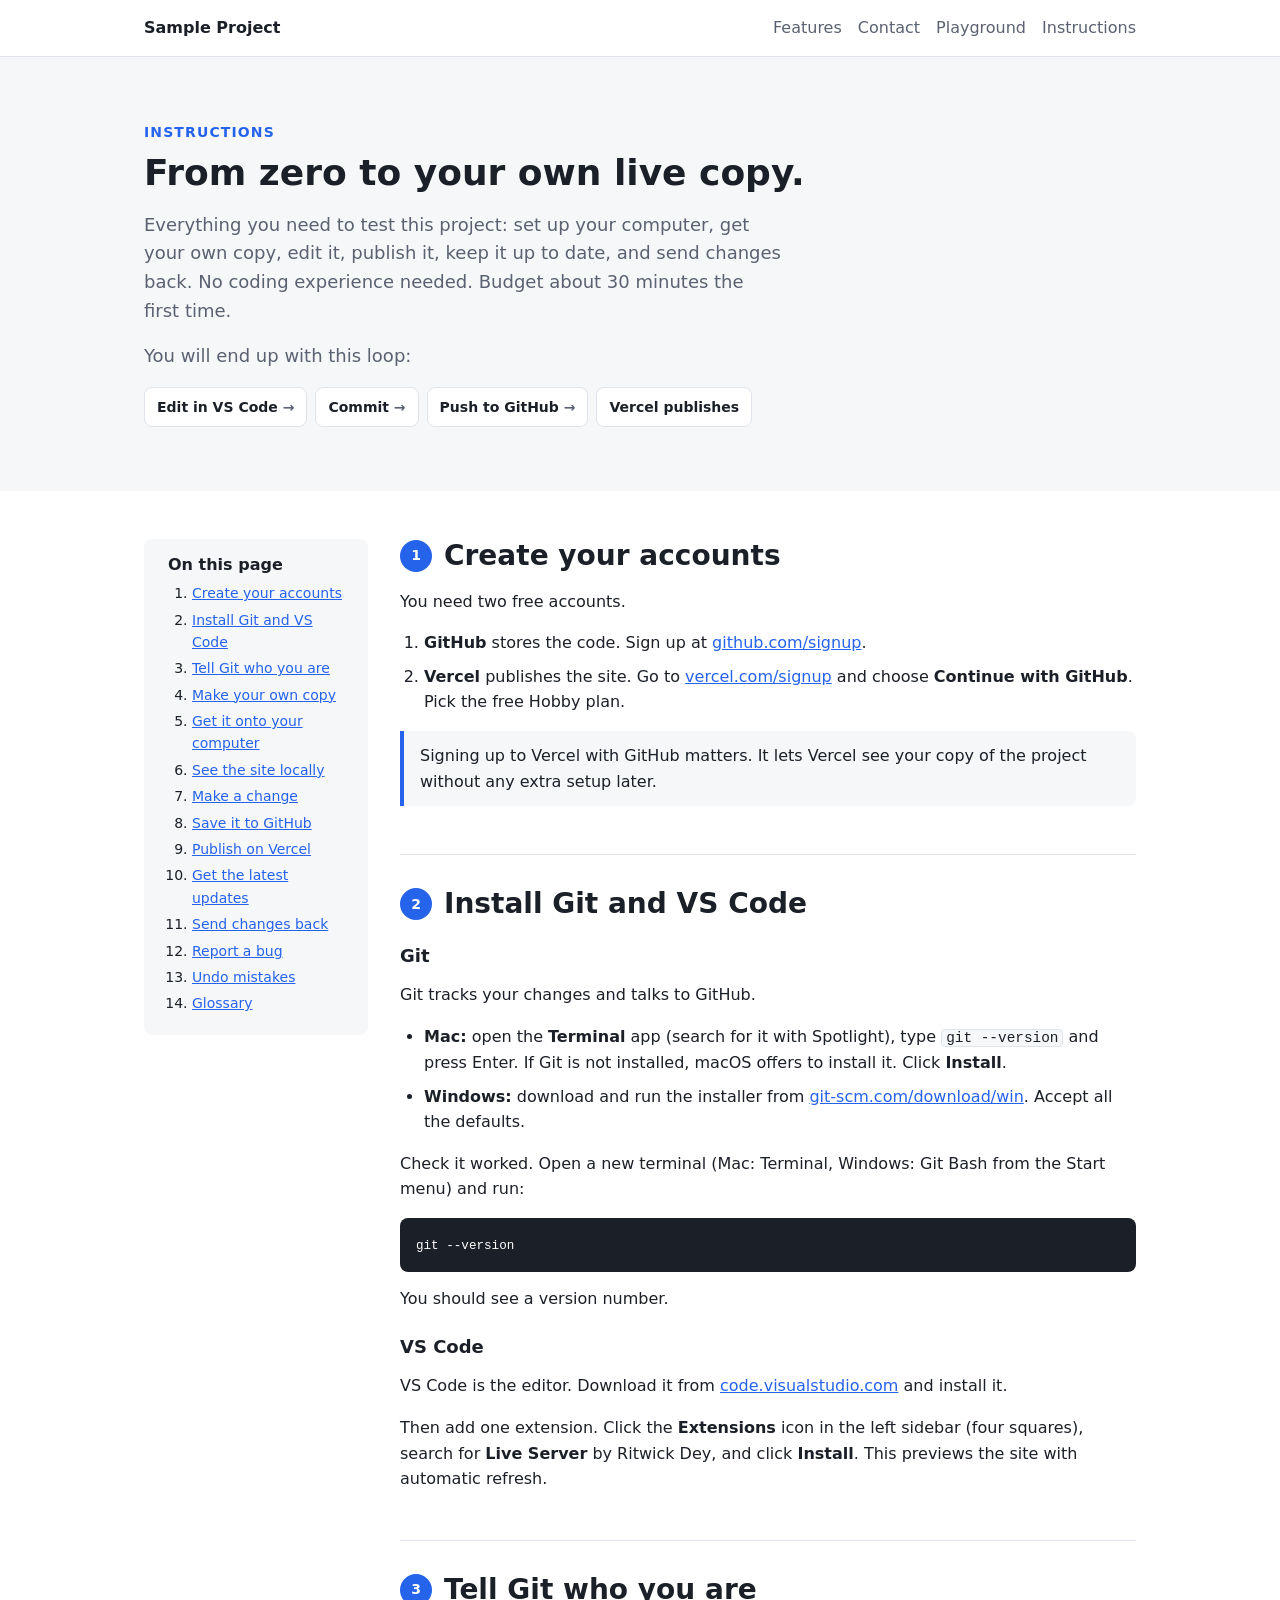
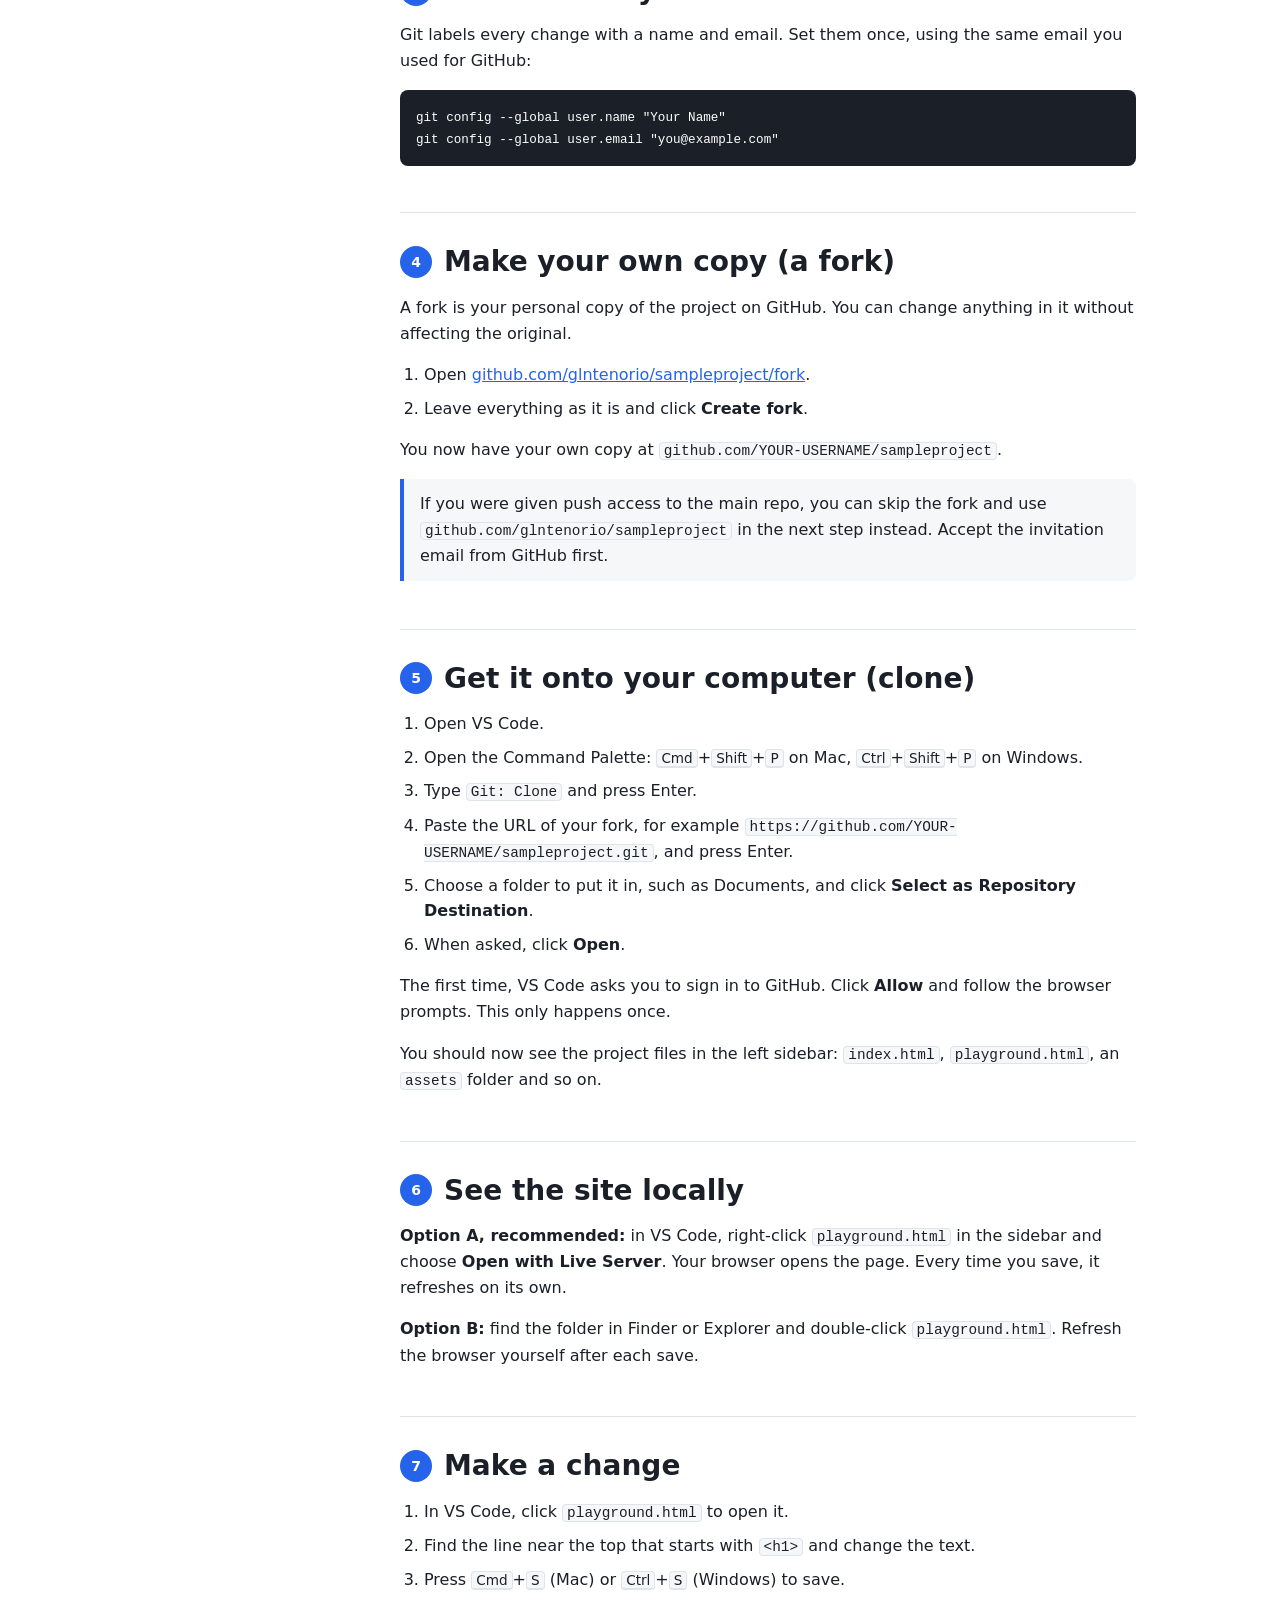
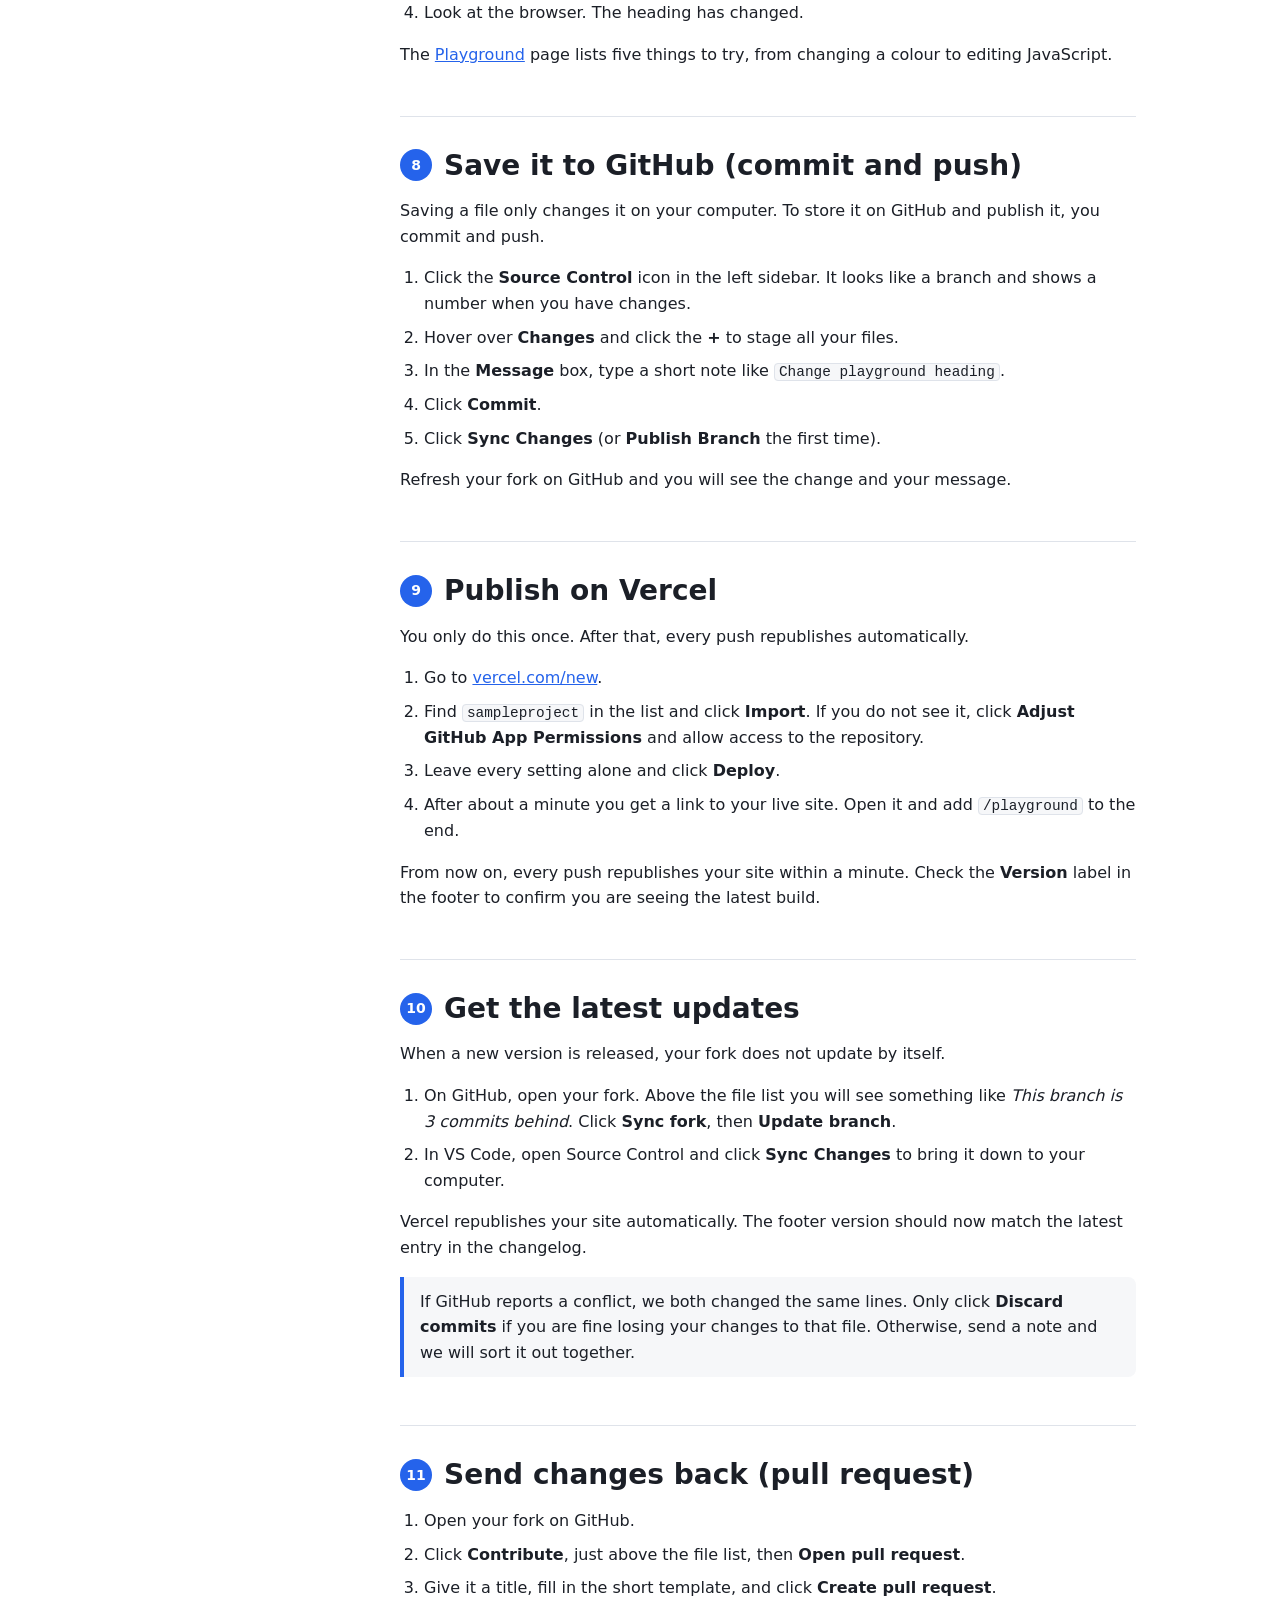
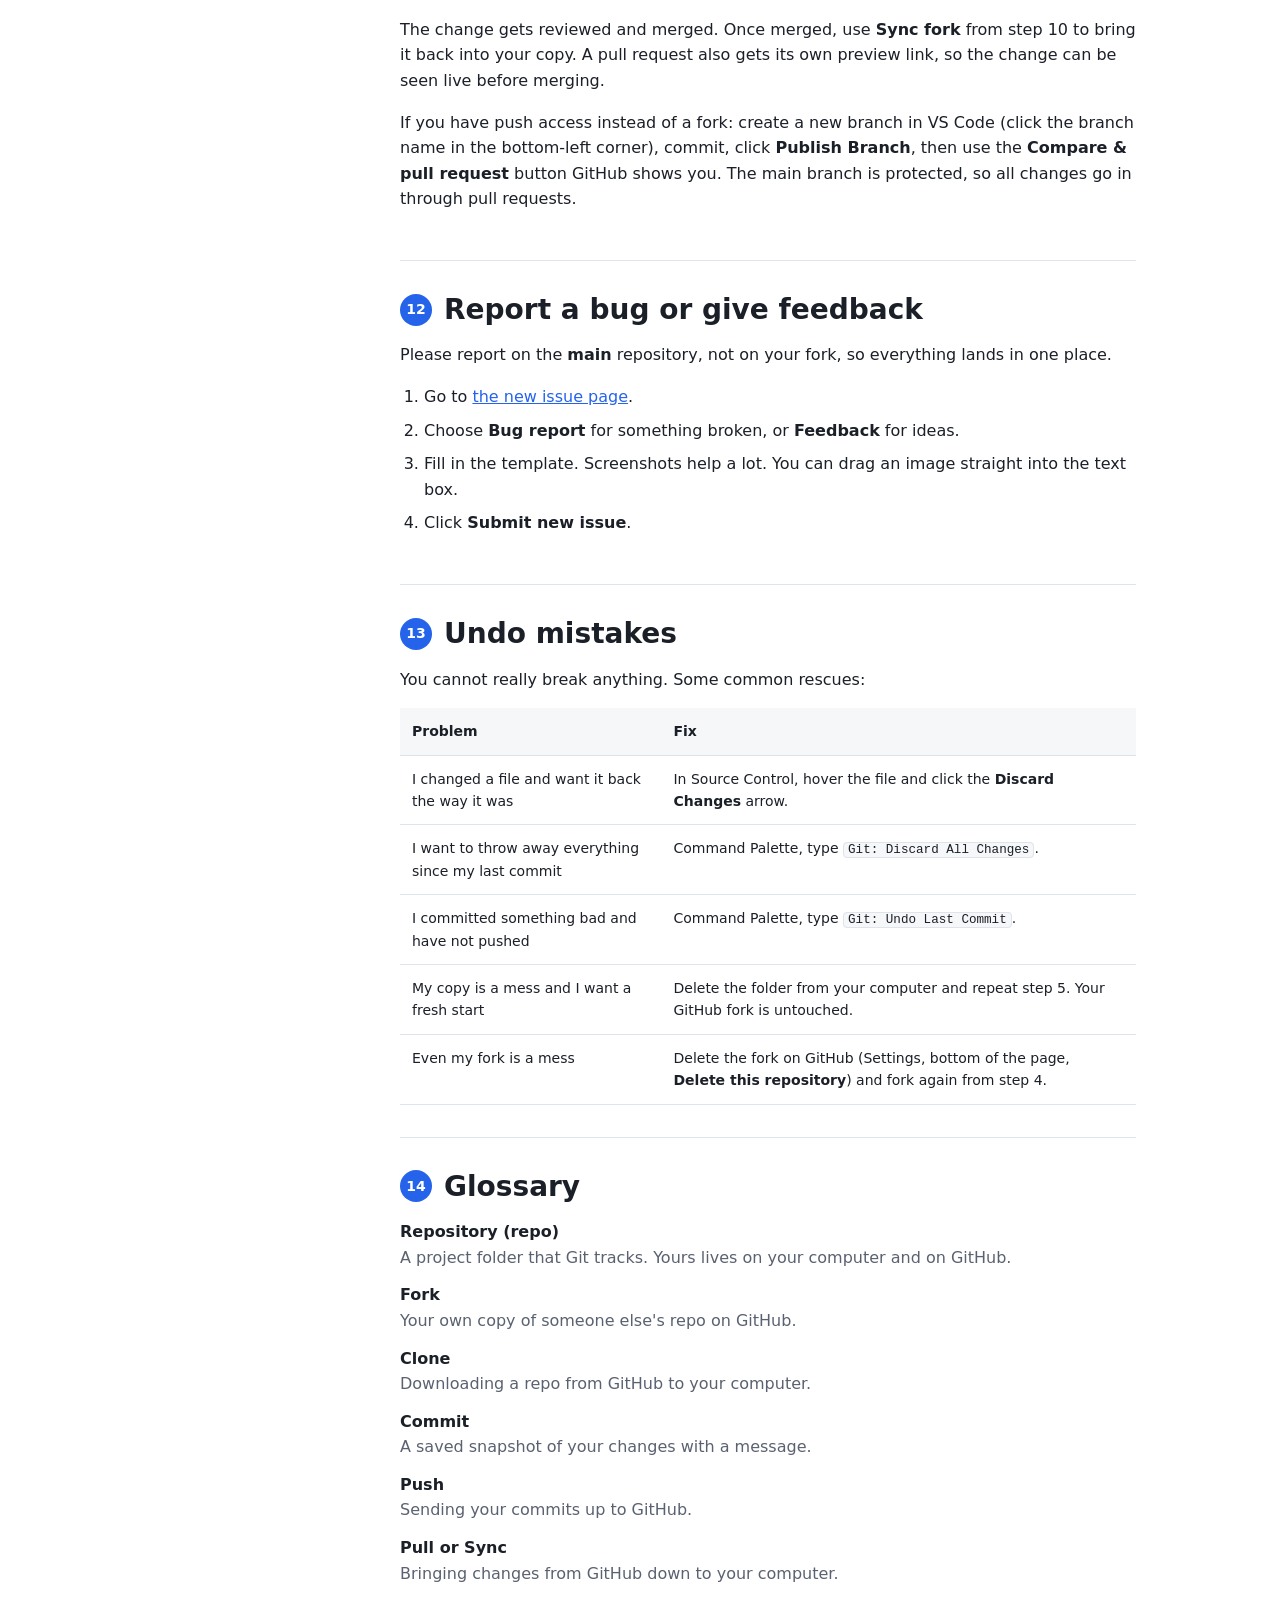
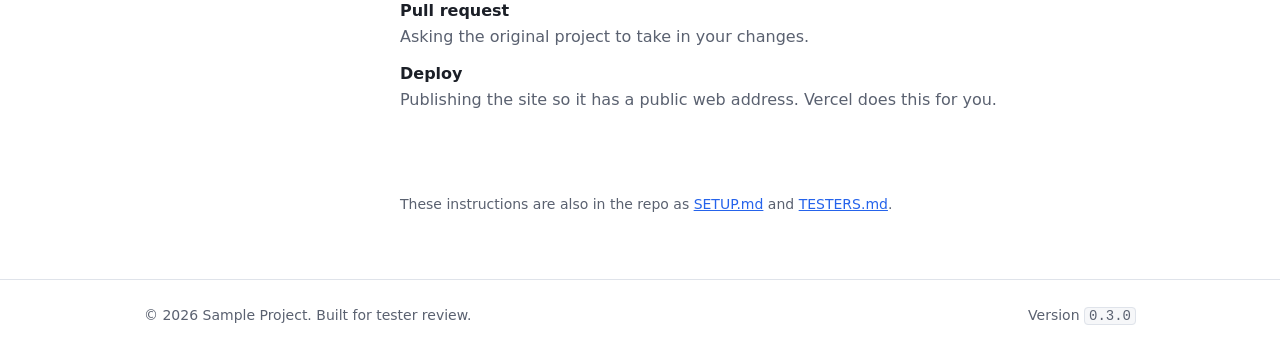
==== instructions.html @ 011ab536 "feat: add on-site instructions page (v0.3.0) Co-Authored-By: Claude Fable 5.1 <noreply@anthropic.com" ====
<!DOCTYPE html>
<html lang="en" data-version="0.3.0">
<head>
  <meta charset="UTF-8">
  <meta name="viewport" content="width=device-width, initial-scale=1">
  <title>Instructions · Sample Project</title>
  <meta name="description" content="How to set up your computer, get your own copy of the site, edit it, publish it and send changes back.">
  <link rel="icon" href="data:image/svg+xml,%3Csvg xmlns='http://www.w3.org/2000/svg' viewBox='0 0 32 32'%3E%3Crect width='32' height='32' rx='6' fill='%232563eb'/%3E%3Ctext x='16' y='22' font-family='sans-serif' font-size='18' font-weight='700' text-anchor='middle' fill='white'%3ES%3C/text%3E%3C/svg%3E">
  <link rel="stylesheet" href="assets/css/styles.css">
</head>
<body>
  <a class="skip-link" href="#main">Skip to main content</a>

  <header class="site-header">
    <div class="container site-header__inner">
      <a class="brand" href="/" aria-label="Sample Project home">Sample Project</a>
      <button class="nav-toggle" type="button" aria-expanded="false" aria-controls="site-nav" hidden>
        <span class="nav-toggle__bar" aria-hidden="true"></span>
        <span class="visually-hidden">Menu</span>
      </button>
      <nav id="site-nav" class="site-nav" aria-label="Primary">
        <ul>
          <li><a href="/#features">Features</a></li>
          <li><a href="/#contact">Contact</a></li>
          <li><a href="/playground">Playground</a></li>
          <li><a href="/instructions" aria-current="page">Instructions</a></li>
        </ul>
      </nav>
    </div>
  </header>

  <main id="main">
    <section class="hero">
      <div class="container">
        <p class="eyebrow">Instructions</p>
        <h1>From zero to your own live copy.</h1>
        <p class="lead">Everything you need to test this project: set up your computer, get your own copy, edit it, publish it, keep it up to date, and send changes back. No coding experience needed. Budget about 30 minutes the first time.</p>
        <p class="lead">You will end up with this loop:</p>
        <p class="loop" aria-label="Workflow"><span>Edit in VS Code</span><span>Commit</span><span>Push to GitHub</span><span>Vercel publishes</span></p>
      </div>
    </section>

    <div class="container docs">
      <nav class="docs__toc" aria-label="On this page">
        <h2>On this page</h2>
        <ol>
          <li><a href="#accounts">Create your accounts</a></li>
          <li><a href="#install">Install Git and VS Code</a></li>
          <li><a href="#identity">Tell Git who you are</a></li>
          <li><a href="#fork">Make your own copy</a></li>
          <li><a href="#clone">Get it onto your computer</a></li>
          <li><a href="#preview">See the site locally</a></li>
          <li><a href="#edit">Make a change</a></li>
          <li><a href="#push">Save it to GitHub</a></li>
          <li><a href="#vercel">Publish on Vercel</a></li>
          <li><a href="#sync">Get the latest updates</a></li>
          <li><a href="#pr">Send changes back</a></li>
          <li><a href="#bugs">Report a bug</a></li>
          <li><a href="#undo">Undo mistakes</a></li>
          <li><a href="#glossary">Glossary</a></li>
        </ol>
      </nav>

      <div class="docs__body">
        <section id="accounts" class="docs__section">
          <h2><span class="docs__num">1</span>Create your accounts</h2>
          <p>You need two free accounts.</p>
          <ol>
            <li><strong>GitHub</strong> stores the code. Sign up at <a href="https://github.com/signup">github.com/signup</a>.</li>
            <li><strong>Vercel</strong> publishes the site. Go to <a href="https://vercel.com/signup">vercel.com/signup</a> and choose <strong>Continue with GitHub</strong>. Pick the free Hobby plan.</li>
          </ol>
          <p class="callout">Signing up to Vercel with GitHub matters. It lets Vercel see your copy of the project without any extra setup later.</p>
        </section>

        <section id="install" class="docs__section">
          <h2><span class="docs__num">2</span>Install Git and VS Code</h2>
          <h3>Git</h3>
          <p>Git tracks your changes and talks to GitHub.</p>
          <ul>
            <li><strong>Mac:</strong> open the <strong>Terminal</strong> app (search for it with Spotlight), type <code>git --version</code> and press Enter. If Git is not installed, macOS offers to install it. Click <strong>Install</strong>.</li>
            <li><strong>Windows:</strong> download and run the installer from <a href="https://git-scm.com/download/win">git-scm.com/download/win</a>. Accept all the defaults.</li>
          </ul>
          <p>Check it worked. Open a new terminal (Mac: Terminal, Windows: Git Bash from the Start menu) and run:</p>
          <pre><code>git --version</code></pre>
          <p>You should see a version number.</p>
          <h3>VS Code</h3>
          <p>VS Code is the editor. Download it from <a href="https://code.visualstudio.com/">code.visualstudio.com</a> and install it.</p>
          <p>Then add one extension. Click the <strong>Extensions</strong> icon in the left sidebar (four squares), search for <strong>Live Server</strong> by Ritwick Dey, and click <strong>Install</strong>. This previews the site with automatic refresh.</p>
        </section>

        <section id="identity" class="docs__section">
          <h2><span class="docs__num">3</span>Tell Git who you are</h2>
          <p>Git labels every change with a name and email. Set them once, using the same email you used for GitHub:</p>
          <pre><code>git config --global user.name "Your Name"
git config --global user.email "you@example.com"</code></pre>
        </section>

        <section id="fork" class="docs__section">
          <h2><span class="docs__num">4</span>Make your own copy (a fork)</h2>
          <p>A fork is your personal copy of the project on GitHub. You can change anything in it without affecting the original.</p>
          <ol>
            <li>Open <a href="https://github.com/glntenorio/sampleproject/fork">github.com/glntenorio/sampleproject/fork</a>.</li>
            <li>Leave everything as it is and click <strong>Create fork</strong>.</li>
          </ol>
          <p>You now have your own copy at <code>github.com/YOUR-USERNAME/sampleproject</code>.</p>
          <p class="callout">If you were given push access to the main repo, you can skip the fork and use <code>github.com/glntenorio/sampleproject</code> in the next step instead. Accept the invitation email from GitHub first.</p>
        </section>

        <section id="clone" class="docs__section">
          <h2><span class="docs__num">5</span>Get it onto your computer (clone)</h2>
          <ol>
            <li>Open VS Code.</li>
            <li>Open the Command Palette: <kbd>Cmd</kbd>+<kbd>Shift</kbd>+<kbd>P</kbd> on Mac, <kbd>Ctrl</kbd>+<kbd>Shift</kbd>+<kbd>P</kbd> on Windows.</li>
            <li>Type <code>Git: Clone</code> and press Enter.</li>
            <li>Paste the URL of your fork, for example <code>https://github.com/YOUR-USERNAME/sampleproject.git</code>, and press Enter.</li>
            <li>Choose a folder to put it in, such as Documents, and click <strong>Select as Repository Destination</strong>.</li>
            <li>When asked, click <strong>Open</strong>.</li>
          </ol>
          <p>The first time, VS Code asks you to sign in to GitHub. Click <strong>Allow</strong> and follow the browser prompts. This only happens once.</p>
          <p>You should now see the project files in the left sidebar: <code>index.html</code>, <code>playground.html</code>, an <code>assets</code> folder and so on.</p>
        </section>

        <section id="preview" class="docs__section">
          <h2><span class="docs__num">6</span>See the site locally</h2>
          <p><strong>Option A, recommended:</strong> in VS Code, right-click <code>playground.html</code> in the sidebar and choose <strong>Open with Live Server</strong>. Your browser opens the page. Every time you save, it refreshes on its own.</p>
          <p><strong>Option B:</strong> find the folder in Finder or Explorer and double-click <code>playground.html</code>. Refresh the browser yourself after each save.</p>
        </section>

        <section id="edit" class="docs__section">
          <h2><span class="docs__num">7</span>Make a change</h2>
          <ol>
            <li>In VS Code, click <code>playground.html</code> to open it.</li>
            <li>Find the line near the top that starts with <code>&lt;h1&gt;</code> and change the text.</li>
            <li>Press <kbd>Cmd</kbd>+<kbd>S</kbd> (Mac) or <kbd>Ctrl</kbd>+<kbd>S</kbd> (Windows) to save.</li>
            <li>Look at the browser. The heading has changed.</li>
          </ol>
          <p>The <a href="/playground">Playground</a> page lists five things to try, from changing a colour to editing JavaScript.</p>
        </section>

        <section id="push" class="docs__section">
          <h2><span class="docs__num">8</span>Save it to GitHub (commit and push)</h2>
          <p>Saving a file only changes it on your computer. To store it on GitHub and publish it, you commit and push.</p>
          <ol>
            <li>Click the <strong>Source Control</strong> icon in the left sidebar. It looks like a branch and shows a number when you have changes.</li>
            <li>Hover over <strong>Changes</strong> and click the <strong>+</strong> to stage all your files.</li>
            <li>In the <strong>Message</strong> box, type a short note like <code>Change playground heading</code>.</li>
            <li>Click <strong>Commit</strong>.</li>
            <li>Click <strong>Sync Changes</strong> (or <strong>Publish Branch</strong> the first time).</li>
          </ol>
          <p>Refresh your fork on GitHub and you will see the change and your message.</p>
        </section>

        <section id="vercel" class="docs__section">
          <h2><span class="docs__num">9</span>Publish on Vercel</h2>
          <p>You only do this once. After that, every push republishes automatically.</p>
          <ol>
            <li>Go to <a href="https://vercel.com/new">vercel.com/new</a>.</li>
            <li>Find <code>sampleproject</code> in the list and click <strong>Import</strong>. If you do not see it, click <strong>Adjust GitHub App Permissions</strong> and allow access to the repository.</li>
            <li>Leave every setting alone and click <strong>Deploy</strong>.</li>
            <li>After about a minute you get a link to your live site. Open it and add <code>/playground</code> to the end.</li>
          </ol>
          <p>From now on, every push republishes your site within a minute. Check the <strong>Version</strong> label in the footer to confirm you are seeing the latest build.</p>
        </section>

        <section id="sync" class="docs__section">
          <h2><span class="docs__num">10</span>Get the latest updates</h2>
          <p>When a new version is released, your fork does not update by itself.</p>
          <ol>
            <li>On GitHub, open your fork. Above the file list you will see something like <em>This branch is 3 commits behind</em>. Click <strong>Sync fork</strong>, then <strong>Update branch</strong>.</li>
            <li>In VS Code, open Source Control and click <strong>Sync Changes</strong> to bring it down to your computer.</li>
          </ol>
          <p>Vercel republishes your site automatically. The footer version should now match the latest entry in the changelog.</p>
          <p class="callout">If GitHub reports a conflict, we both changed the same lines. Only click <strong>Discard commits</strong> if you are fine losing your changes to that file. Otherwise, send a note and we will sort it out together.</p>
        </section>

        <section id="pr" class="docs__section">
          <h2><span class="docs__num">11</span>Send changes back (pull request)</h2>
          <ol>
            <li>Open your fork on GitHub.</li>
            <li>Click <strong>Contribute</strong>, just above the file list, then <strong>Open pull request</strong>.</li>
            <li>Give it a title, fill in the short template, and click <strong>Create pull request</strong>.</li>
          </ol>
          <p>The change gets reviewed and merged. Once merged, use <strong>Sync fork</strong> from step 10 to bring it back into your copy. A pull request also gets its own preview link, so the change can be seen live before merging.</p>
          <p>If you have push access instead of a fork: create a new branch in VS Code (click the branch name in the bottom-left corner), commit, click <strong>Publish Branch</strong>, then use the <strong>Compare &amp; pull request</strong> button GitHub shows you. The main branch is protected, so all changes go in through pull requests.</p>
        </section>

        <section id="bugs" class="docs__section">
          <h2><span class="docs__num">12</span>Report a bug or give feedback</h2>
          <p>Please report on the <strong>main</strong> repository, not on your fork, so everything lands in one place.</p>
          <ol>
            <li>Go to <a href="https://github.com/glntenorio/sampleproject/issues/new/choose">the new issue page</a>.</li>
            <li>Choose <strong>Bug report</strong> for something broken, or <strong>Feedback</strong> for ideas.</li>
            <li>Fill in the template. Screenshots help a lot. You can drag an image straight into the text box.</li>
            <li>Click <strong>Submit new issue</strong>.</li>
          </ol>
        </section>

        <section id="undo" class="docs__section">
          <h2><span class="docs__num">13</span>Undo mistakes</h2>
          <p>You cannot really break anything. Some common rescues:</p>
          <table class="docs__table">
            <thead><tr><th scope="col">Problem</th><th scope="col">Fix</th></tr></thead>
            <tbody>
              <tr><td>I changed a file and want it back the way it was</td><td>In Source Control, hover the file and click the <strong>Discard Changes</strong> arrow.</td></tr>
              <tr><td>I want to throw away everything since my last commit</td><td>Command Palette, type <code>Git: Discard All Changes</code>.</td></tr>
              <tr><td>I committed something bad and have not pushed</td><td>Command Palette, type <code>Git: Undo Last Commit</code>.</td></tr>
              <tr><td>My copy is a mess and I want a fresh start</td><td>Delete the folder from your computer and repeat step 5. Your GitHub fork is untouched.</td></tr>
              <tr><td>Even my fork is a mess</td><td>Delete the fork on GitHub (Settings, bottom of the page, <strong>Delete this repository</strong>) and fork again from step 4.</td></tr>
            </tbody>
          </table>
        </section>

        <section id="glossary" class="docs__section">
          <h2><span class="docs__num">14</span>Glossary</h2>
          <dl class="docs__glossary">
            <dt>Repository (repo)</dt><dd>A project folder that Git tracks. Yours lives on your computer and on GitHub.</dd>
            <dt>Fork</dt><dd>Your own copy of someone else's repo on GitHub.</dd>
            <dt>Clone</dt><dd>Downloading a repo from GitHub to your computer.</dd>
            <dt>Commit</dt><dd>A saved snapshot of your changes with a message.</dd>
            <dt>Push</dt><dd>Sending your commits up to GitHub.</dd>
            <dt>Pull or Sync</dt><dd>Bringing changes from GitHub down to your computer.</dd>
            <dt>Pull request</dt><dd>Asking the original project to take in your changes.</dd>
            <dt>Deploy</dt><dd>Publishing the site so it has a public web address. Vercel does this for you.</dd>
          </dl>
        </section>

        <p class="docs__footnote">These instructions are also in the repo as <a href="https://github.com/glntenorio/sampleproject/blob/main/SETUP.md">SETUP.md</a> and <a href="https://github.com/glntenorio/sampleproject/blob/main/TESTERS.md">TESTERS.md</a>.</p>
      </div>
    </div>
  </main>

  <footer class="site-footer">
    <div class="container site-footer__inner">
      <p>&copy; 2026 Sample Project. Built for tester review.</p>
      <p class="version">Version <span class="version__number">0.3.0</span></p>
    </div>
  </footer>

  <script src="assets/js/main.js" defer></script>
</body>
</html>
---- assets/css/styles.css ----
/* ==========================================================================
   Sample Project styles
   Mobile-first. No external frameworks.
   ========================================================================== */

:root {
  /* Colors */
  --color-bg: #ffffff;
  --color-surface: #f6f7f9;
  --color-text: #1b1f27;
  --color-muted: #5a6170;
  --color-border: #dfe3ea;
  --color-primary: #2563eb;
  --color-primary-hover: #1d4ed8;
  --color-on-primary: #ffffff;
  --color-error: #c2410c;
  --color-success: #15803d;

  /* Spacing */
  --space-1: 0.25rem;
  --space-2: 0.5rem;
  --space-3: 0.75rem;
  --space-4: 1rem;
  --space-6: 1.5rem;
  --space-8: 2rem;
  --space-12: 3rem;
  --space-16: 4rem;

  /* Type */
  --font-sans: system-ui, -apple-system, "Segoe UI", Roboto, "Helvetica Neue", Arial, sans-serif;
  --text-sm: 0.875rem;
  --text-base: 1rem;
  --text-lg: 1.125rem;
  --text-xl: 1.375rem;
  --text-2xl: 1.75rem;
  --text-3xl: 2.25rem;
  --leading: 1.6;

  /* Misc */
  --radius: 0.5rem;
  --container: 64rem;
  --shadow: 0 1px 2px rgba(0, 0, 0, 0.06), 0 4px 12px rgba(0, 0, 0, 0.05);
}

/* Base ------------------------------------------------------------------- */

*,
*::before,
*::after {
  box-sizing: border-box;
}

html {
  scroll-behavior: smooth;
}

body {
  margin: 0;
  font-family: var(--font-sans);
  font-size: var(--text-base);
  line-height: var(--leading);
  color: var(--color-text);
  background: var(--color-bg);
}

h1,
h2,
h3 {
  line-height: 1.2;
  margin: 0 0 var(--space-4);
}

h1 { font-size: var(--text-2xl); }
h2 { font-size: var(--text-xl); }
h3 { font-size: var(--text-lg); }

p {
  margin: 0 0 var(--space-4);
}

a {
  color: var(--color-primary);
}

a:focus-visible,
button:focus-visible,
input:focus-visible,
textarea:focus-visible {
  outline: 3px solid var(--color-primary);
  outline-offset: 2px;
}

.container {
  width: 100%;
  max-width: var(--container);
  margin-inline: auto;
  padding-inline: var(--space-4);
}

.visually-hidden {
  position: absolute;
  width: 1px;
  height: 1px;
  padding: 0;
  margin: -1px;
  overflow: hidden;
  clip: rect(0 0 0 0);
  white-space: nowrap;
  border: 0;
}

.skip-link {
  position: absolute;
  top: -100%;
  left: var(--space-4);
  padding: var(--space-2) var(--space-4);
  background: var(--color-primary);
  color: var(--color-on-primary);
  border-radius: 0 0 var(--radius) var(--radius);
  z-index: 100;
}

.skip-link:focus {
  top: 0;
}

/* Header ----------------------------------------------------------------- */

.site-header {
  position: sticky;
  top: 0;
  background: var(--color-bg);
  border-bottom: 1px solid var(--color-border);
  z-index: 10;
}

.site-header__inner {
  display: flex;
  flex-wrap: wrap;
  align-items: center;
  justify-content: space-between;
  gap: var(--space-4);
  min-height: 3.5rem;
}

.brand {
  font-weight: 700;
  text-decoration: none;
  color: var(--color-text);
}

.site-nav ul {
  display: flex;
  gap: var(--space-4);
  list-style: none;
  margin: 0;
  padding: 0;
}

.site-nav a {
  text-decoration: none;
  color: var(--color-muted);
  padding: var(--space-2) 0;
  display: inline-block;
}

.site-nav a:hover {
  color: var(--color-text);
}

/* Nav toggle: hidden by default, JS removes the hidden attribute on small screens */
.nav-toggle {
  display: inline-flex;
  align-items: center;
  justify-content: center;
  width: 2.75rem;
  height: 2.75rem;
  padding: 0;
  background: transparent;
  border: 1px solid var(--color-border);
  border-radius: var(--radius);
  cursor: pointer;
}

.nav-toggle[hidden] {
  display: none;
}

.nav-toggle__bar,
.nav-toggle__bar::before,
.nav-toggle__bar::after {
  display: block;
  width: 1.25rem;
  height: 2px;
  background: var(--color-text);
  position: relative;
}

.nav-toggle__bar::before,
.nav-toggle__bar::after {
  content: "";
  position: absolute;
  left: 0;
}

.nav-toggle__bar::before { top: -6px; }
.nav-toggle__bar::after { top: 6px; }

/* When JS has enhanced the nav on a small screen, collapse it until opened */
.js-nav-enhanced .site-nav {
  flex-basis: 100%;
}

.js-nav-enhanced .site-nav:not(.is-open) {
  display: none;
}

.js-nav-enhanced .site-nav ul {
  flex-direction: column;
  gap: 0;
  padding-bottom: var(--space-4);
}

/* Hero ------------------------------------------------------------------- */

.hero {
  padding-block: var(--space-12);
  background: var(--color-surface);
}

.eyebrow {
  text-transform: uppercase;
  letter-spacing: 0.08em;
  font-size: var(--text-sm);
  font-weight: 600;
  color: var(--color-primary);
  margin-bottom: var(--space-2);
}

.lead {
  font-size: var(--text-lg);
  color: var(--color-muted);
  max-width: 40rem;
}

.hero__actions {
  display: flex;
  flex-wrap: wrap;
  gap: var(--space-3);
  margin-top: var(--space-6);
}

/* Buttons ---------------------------------------------------------------- */

.button {
  display: inline-block;
  padding: var(--space-3) var(--space-6);
  border-radius: var(--radius);
  font: inherit;
  font-weight: 600;
  text-decoration: none;
  cursor: pointer;
  border: 1px solid transparent;
  transition: background-color 150ms ease, color 150ms ease;
}

.button--primary {
  background: var(--color-primary);
  color: var(--color-on-primary);
}

.button--primary:hover {
  background: var(--color-primary-hover);
}

.button--ghost {
  background: transparent;
  color: var(--color-text);
  border-color: var(--color-border);
}

.button--ghost:hover {
  background: var(--color-bg);
}

/* Features --------------------------------------------------------------- */

.features {
  padding-block: var(--space-12);
}

.card-grid {
  display: grid;
  gap: var(--space-4);
}

.card {
  padding: var(--space-6);
  border: 1px solid var(--color-border);
  border-radius: var(--radius);
  background: var(--color-bg);
  box-shadow: var(--shadow);
}

.card__icon {
  display: inline-flex;
  align-items: center;
  justify-content: center;
  width: 2.5rem;
  height: 2.5rem;
  border-radius: var(--radius);
  background: var(--color-surface);
  color: var(--color-primary);
  font-weight: 700;
  margin-bottom: var(--space-4);
}

.card p:last-child {
  margin-bottom: 0;
  color: var(--color-muted);
}

/* Contact ---------------------------------------------------------------- */

.contact {
  padding-block: var(--space-12);
  background: var(--color-surface);
}

.contact__inner {
  display: grid;
  gap: var(--space-8);
}

.form__field {
  margin-bottom: var(--space-4);
}

.form label {
  display: block;
  font-weight: 600;
  margin-bottom: var(--space-1);
}

.form input,
.form textarea {
  width: 100%;
  padding: var(--space-3);
  font: inherit;
  color: var(--color-text);
  background: var(--color-bg);
  border: 1px solid var(--color-border);
  border-radius: var(--radius);
}

.form input[aria-invalid="true"],
.form textarea[aria-invalid="true"] {
  border-color: var(--color-error);
}

.form__error {
  min-height: 1.4em;
  margin: var(--space-1) 0 0;
  font-size: var(--text-sm);
  color: var(--color-error);
}

.form__error:empty {
  display: none;
}

.form__status {
  margin: var(--space-4) 0 0;
  color: var(--color-success);
  font-weight: 600;
}

.form__status:empty {
  display: none;
}

/* Footer ----------------------------------------------------------------- */

.site-footer {
  border-top: 1px solid var(--color-border);
  padding-block: var(--space-6);
  font-size: var(--text-sm);
  color: var(--color-muted);
}

.site-footer__inner {
  display: flex;
  flex-wrap: wrap;
  justify-content: space-between;
  gap: var(--space-2);
}

.site-footer p {
  margin: 0;
}

.version__number {
  font-family: ui-monospace, SFMono-Regular, Menlo, monospace;
  padding: 0 var(--space-1);
  background: var(--color-surface);
  border: 1px solid var(--color-border);
  border-radius: 0.25rem;
}

/* Breakpoints ------------------------------------------------------------ */

@media (min-width: 40em) {
  h1 { font-size: var(--text-3xl); }
  h2 { font-size: var(--text-2xl); }

  .card-grid {
    grid-template-columns: repeat(3, 1fr);
  }

  .contact__inner {
    grid-template-columns: 1fr 1.4fr;
    align-items: start;
  }
}

@media (min-width: 64em) {
  .hero,
  .features,
  .contact {
    padding-block: var(--space-16);
  }
}

@media (prefers-reduced-motion: reduce) {
  html {
    scroll-behavior: auto;
  }

  .button {
    transition: none;
  }
}

/* Playground ------------------------------------------------------------- */

code {
  font-family: ui-monospace, SFMono-Regular, Menlo, monospace;
  font-size: 0.9em;
  padding: 0 var(--space-1);
  background: var(--color-surface);
  border: 1px solid var(--color-border);
  border-radius: 0.25rem;
}

.card code {
  background: var(--color-bg);
}

.sandbox {
  display: grid;
  gap: var(--space-4);
}

.sandbox__item {
  padding: var(--space-6);
  background: var(--color-bg);
  border: 1px solid var(--color-border);
  border-radius: var(--radius);
}

.sandbox__item h3 {
  margin-bottom: var(--space-3);
}

.sandbox__row {
  display: flex;
  flex-wrap: wrap;
  align-items: center;
  gap: var(--space-2);
  margin: 0;
}

.sandbox__note {
  font-size: var(--text-sm);
  color: var(--color-muted);
}

.button:disabled {
  opacity: 0.5;
  cursor: not-allowed;
}

.counter {
  min-width: 3rem;
  text-align: center;
  font-size: var(--text-xl);
  font-weight: 700;
  font-variant-numeric: tabular-nums;
}

details {
  padding: var(--space-3) var(--space-4);
  background: var(--color-surface);
  border-radius: var(--radius);
}

summary {
  cursor: pointer;
  font-weight: 600;
}

details p {
  margin: var(--space-3) 0 0;
}

.editable {
  min-height: 5rem;
  padding: var(--space-3);
  border: 1px dashed var(--color-primary);
  border-radius: var(--radius);
}

.placeholder {
  display: grid;
  place-items: center;
  min-height: 8rem;
  color: var(--color-muted);
  border: 2px dashed var(--color-border);
  border-radius: var(--radius);
}

@media (min-width: 40em) {
  .sandbox {
    grid-template-columns: repeat(2, 1fr);
  }
}

/* Instructions ----------------------------------------------------------- */

.loop {
  display: flex;
  flex-wrap: wrap;
  gap: var(--space-2);
  margin: 0;
}

.loop span {
  padding: var(--space-2) var(--space-3);
  background: var(--color-bg);
  border: 1px solid var(--color-border);
  border-radius: var(--radius);
  font-weight: 600;
  font-size: var(--text-sm);
}

.loop span:not(:last-child)::after {
  content: " \2192";
  color: var(--color-muted);
}

.docs {
  display: grid;
  gap: var(--space-8);
  padding-block: var(--space-12);
}

.docs__toc {
  padding: var(--space-4) var(--space-6);
  background: var(--color-surface);
  border-radius: var(--radius);
  font-size: var(--text-sm);
}

.docs__toc h2 {
  font-size: var(--text-base);
  margin-bottom: var(--space-2);
}

.docs__toc ol {
  margin: 0;
  padding-left: var(--space-6);
}

.docs__toc li {
  margin-bottom: var(--space-1);
}

.docs__section {
  padding-bottom: var(--space-8);
  margin-bottom: var(--space-8);
  border-bottom: 1px solid var(--color-border);
  scroll-margin-top: 5rem;
}

.docs__section:last-of-type {
  border-bottom: 0;
}

.docs__section h2 {
  display: flex;
  align-items: center;
  gap: var(--space-3);
}

.docs__num {
  display: inline-grid;
  place-items: center;
  flex-shrink: 0;
  width: 2rem;
  height: 2rem;
  border-radius: 50%;
  background: var(--color-primary);
  color: var(--color-on-primary);
  font-size: var(--text-sm);
}

.docs__section h3 {
  margin-top: var(--space-6);
}

.docs__body ol,
.docs__body ul {
  padding-left: var(--space-6);
}

.docs__body li {
  margin-bottom: var(--space-2);
}

.callout {
  padding: var(--space-3) var(--space-4);
  background: var(--color-surface);
  border-left: 4px solid var(--color-primary);
  border-radius: 0 var(--radius) var(--radius) 0;
}

pre {
  overflow-x: auto;
  padding: var(--space-4);
  background: var(--color-text);
  color: var(--color-bg);
  border-radius: var(--radius);
  font-size: var(--text-sm);
}

pre code {
  padding: 0;
  background: transparent;
  border: 0;
  color: inherit;
}

kbd {
  font-family: inherit;
  font-size: 0.85em;
  padding: 0 var(--space-1);
  border: 1px solid var(--color-border);
  border-bottom-width: 2px;
  border-radius: 0.25rem;
  background: var(--color-surface);
}

.docs__table {
  width: 100%;
  border-collapse: collapse;
  font-size: var(--text-sm);
}

.docs__table th,
.docs__table td {
  padding: var(--space-3);
  text-align: left;
  vertical-align: top;
  border-bottom: 1px solid var(--color-border);
}

.docs__table th {
  background: var(--color-surface);
}

.docs__glossary dt {
  font-weight: 600;
  margin-top: var(--space-3);
}

.docs__glossary dd {
  margin: 0 0 var(--space-2);
  color: var(--color-muted);
}

.docs__footnote {
  font-size: var(--text-sm);
  color: var(--color-muted);
}

@media (min-width: 48em) {
  .docs {
    grid-template-columns: 14rem 1fr;
    align-items: start;
  }

  .docs__toc {
    position: sticky;
    top: 4.5rem;
  }
}
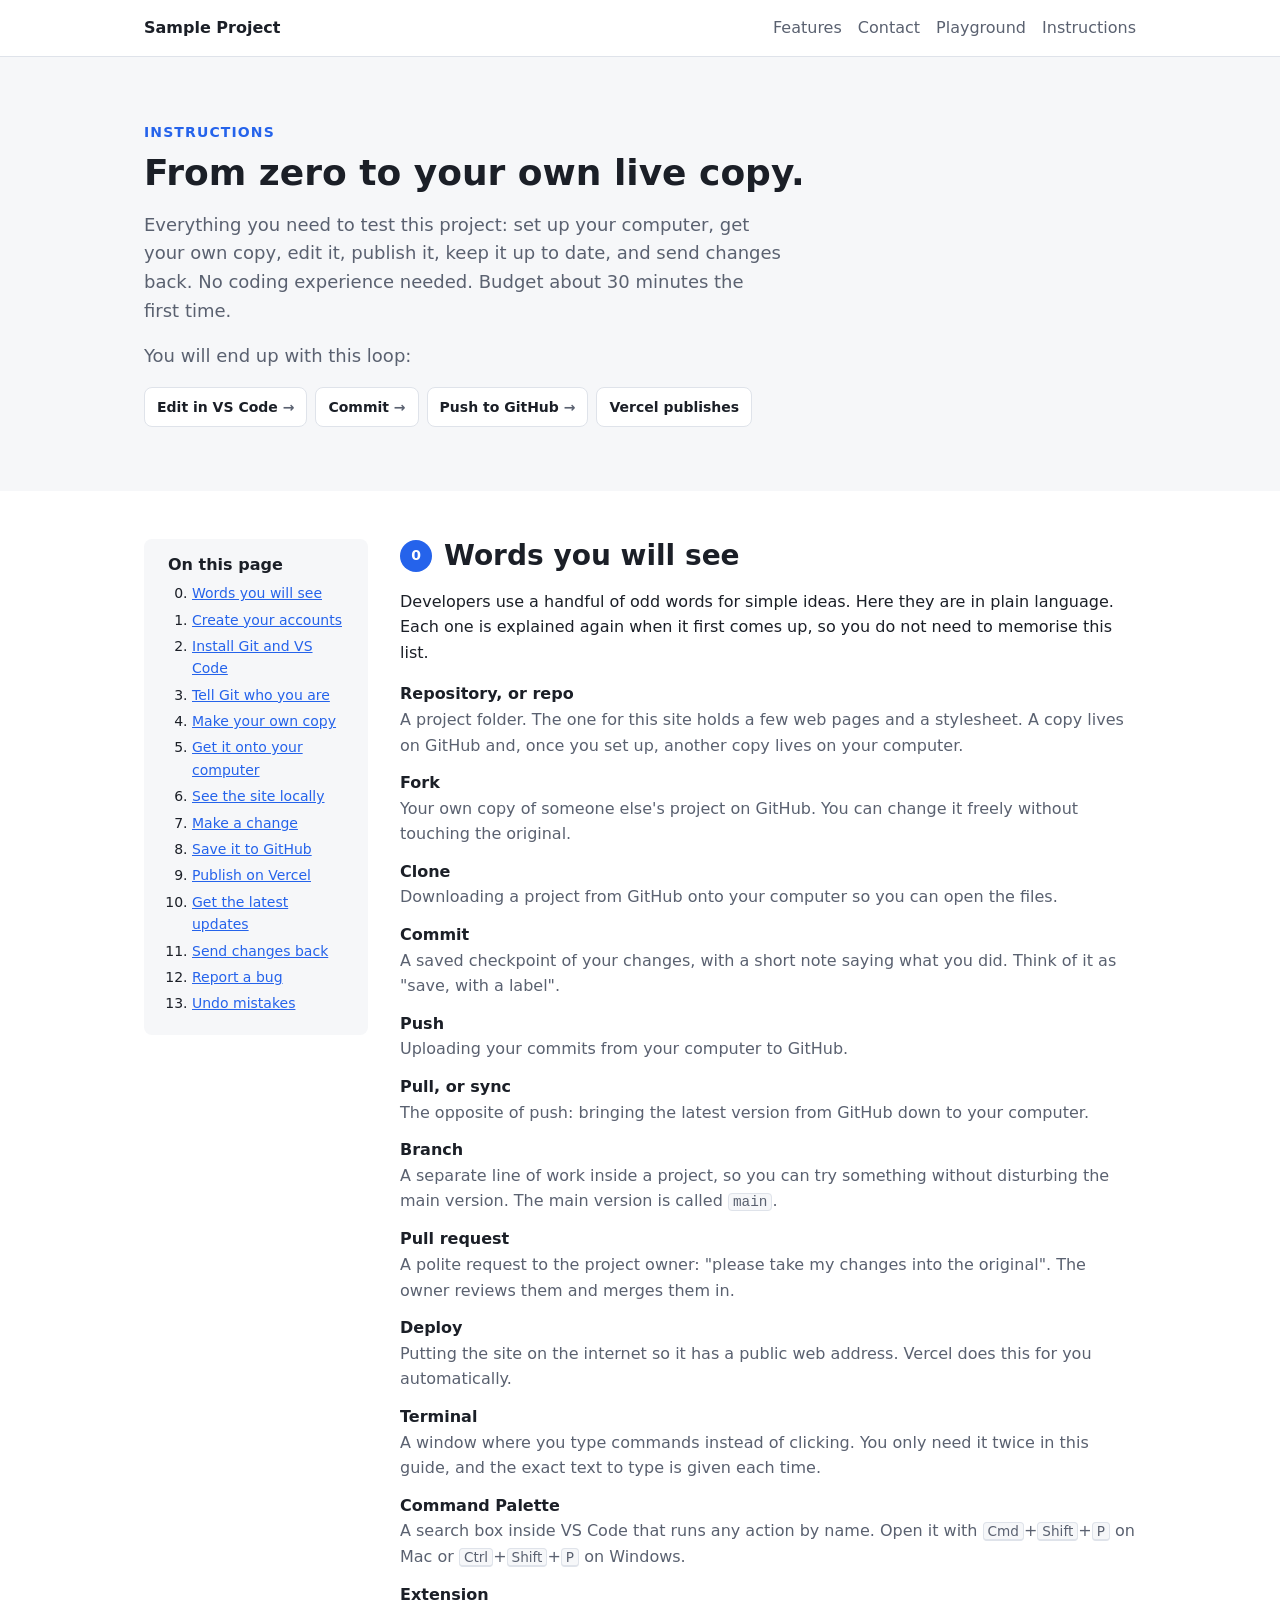
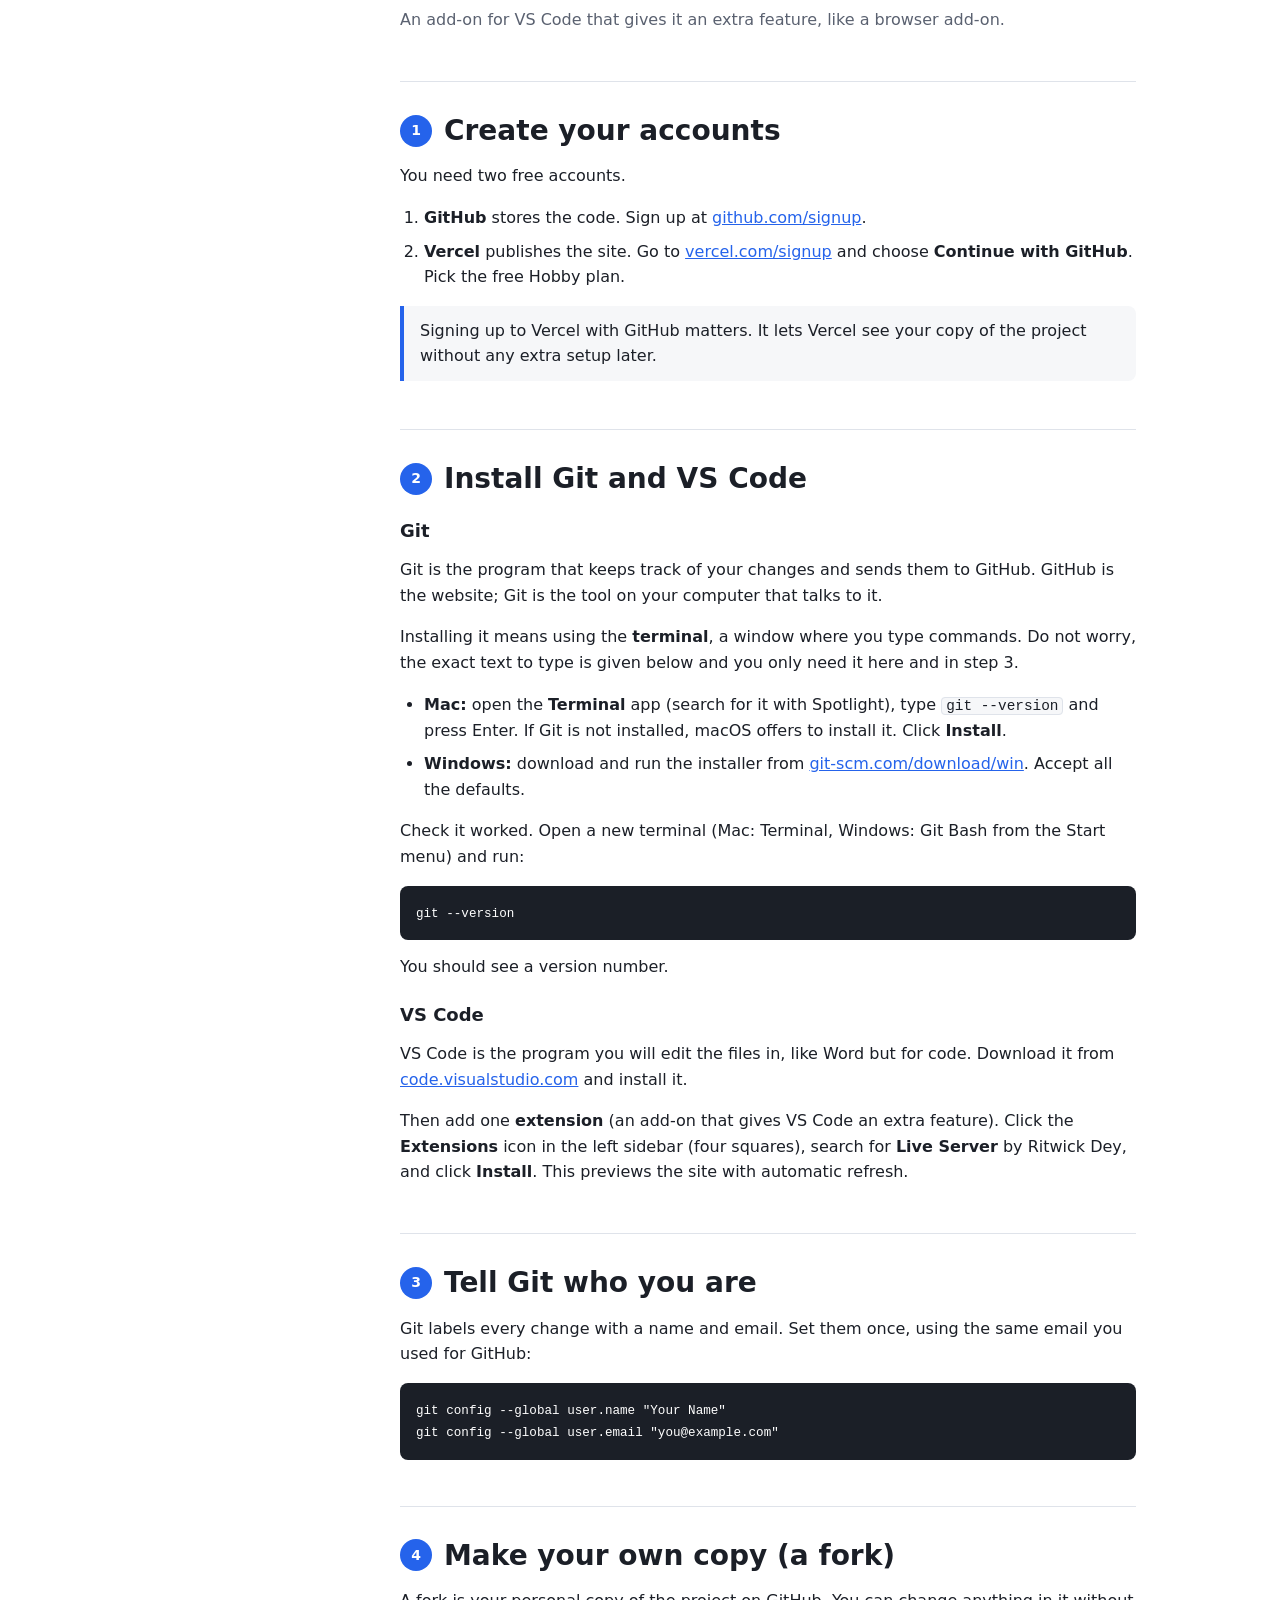
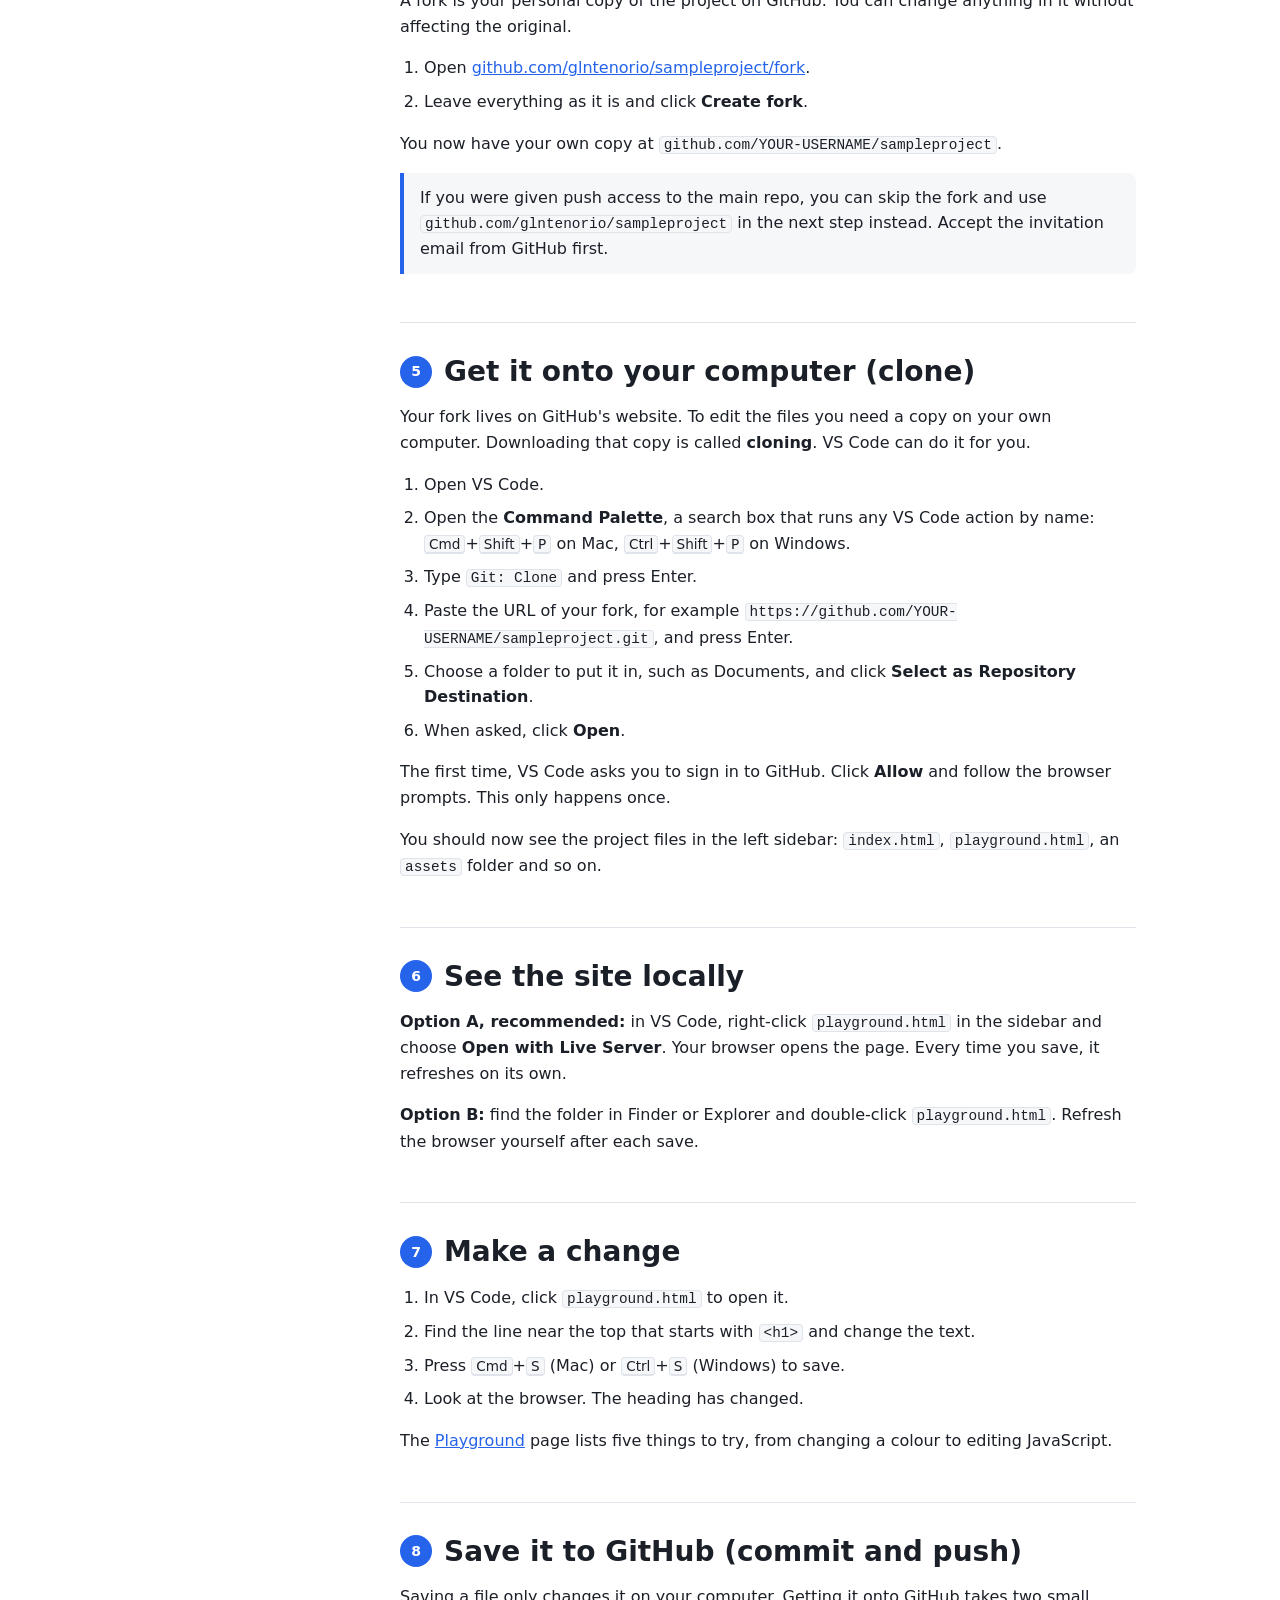
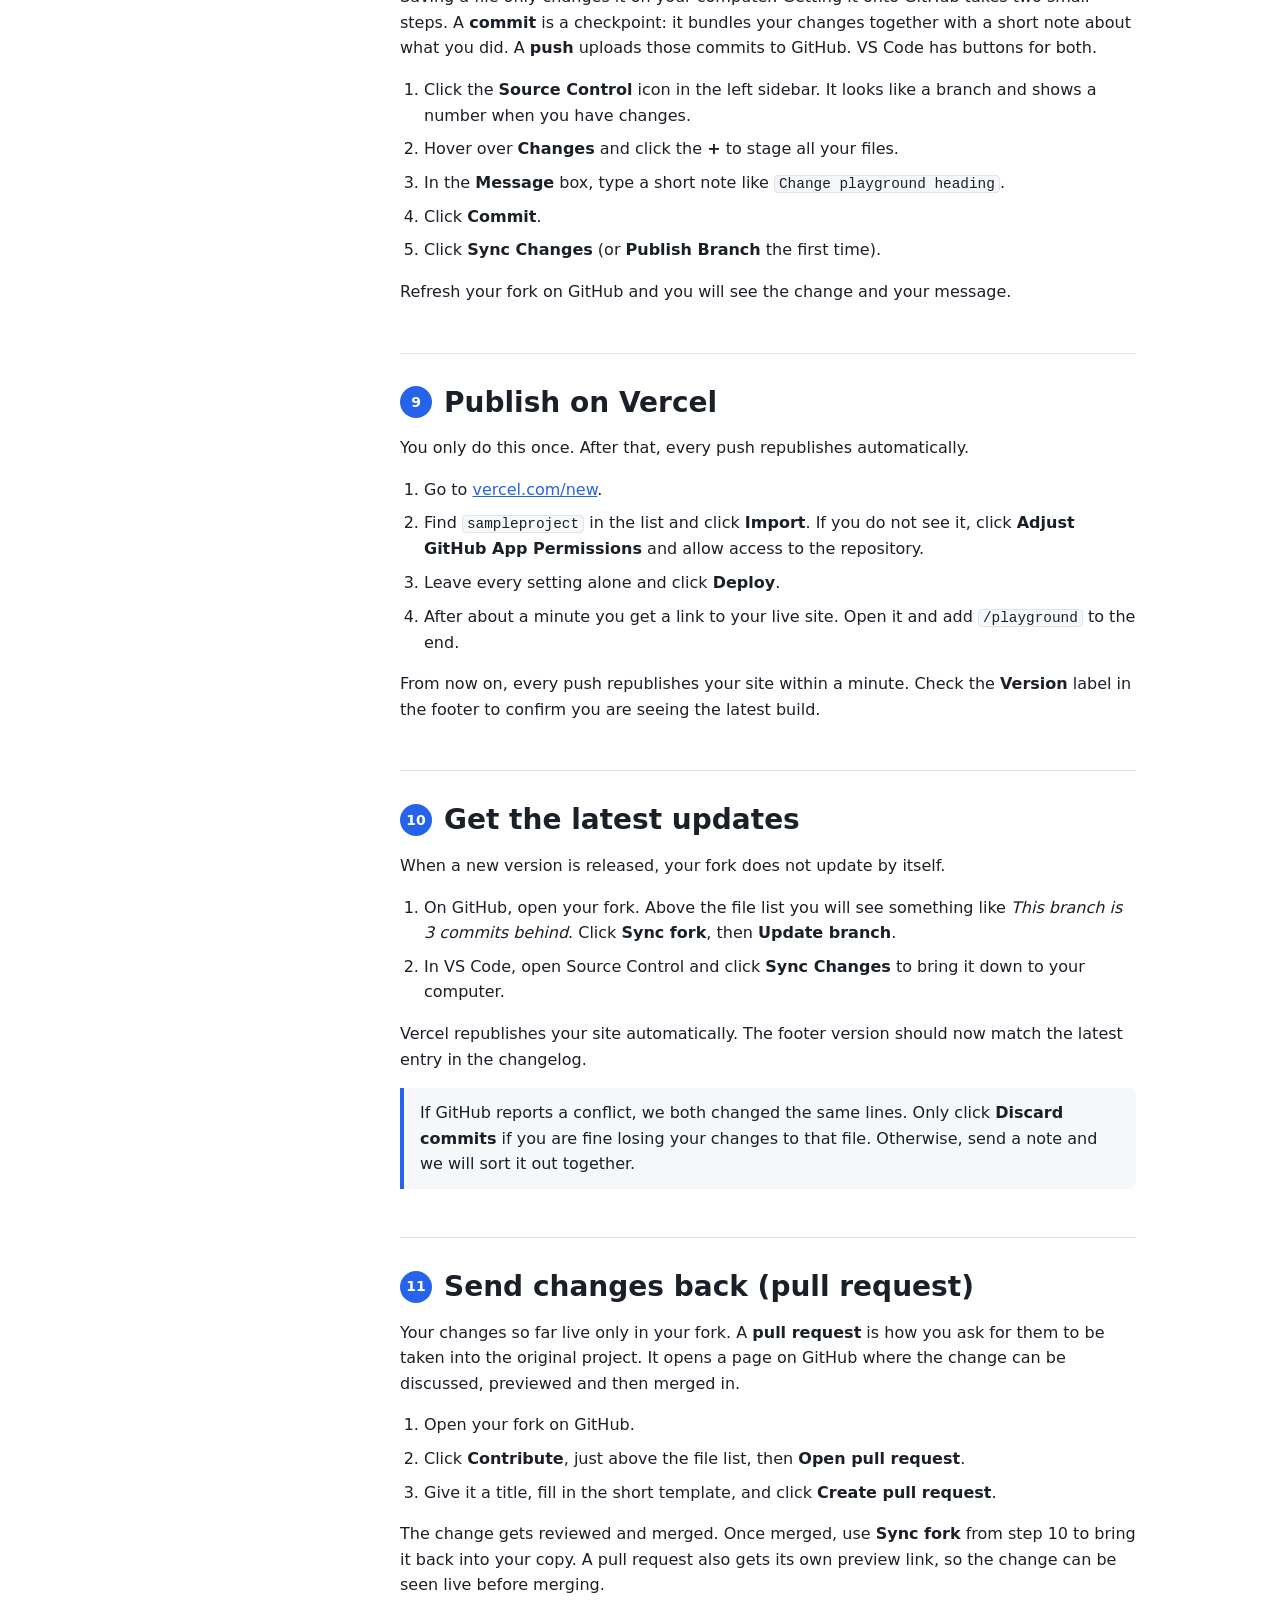
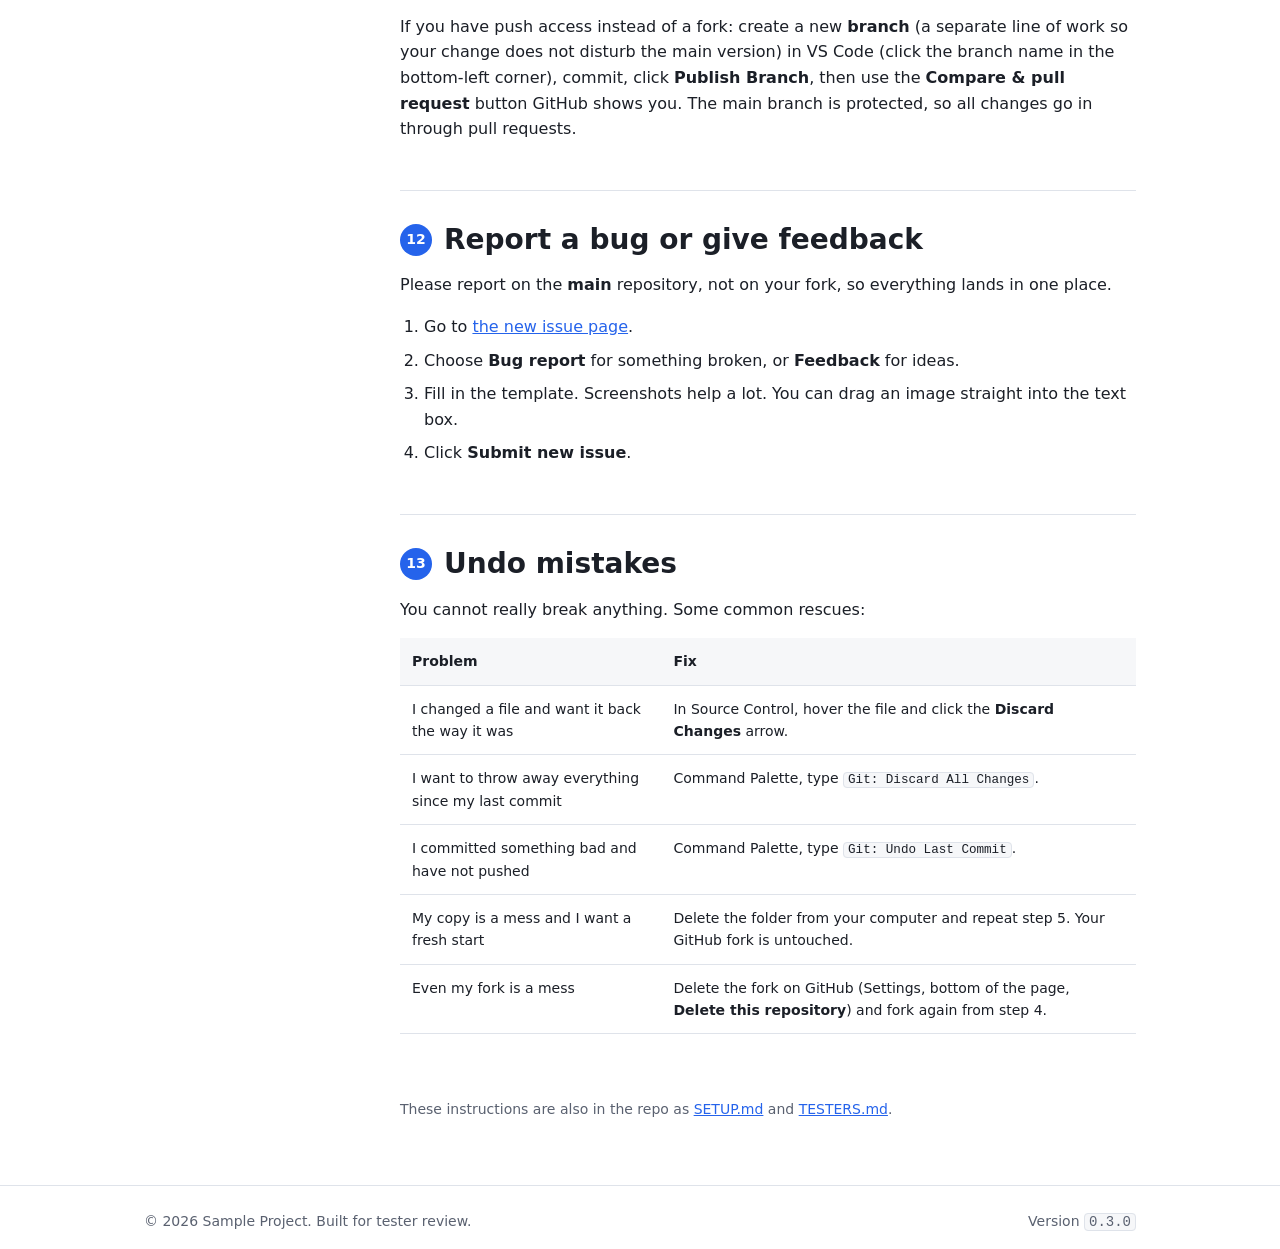
==== commit bcd4b46d: "docs: define every term in plain words at first use, glossary moved to the top Co-Authored-By: Claud" ====
--- a/instructions.html
+++ b/instructions.html
@@ -43,7 +43,8 @@
     <div class="container docs">
       <nav class="docs__toc" aria-label="On this page">
         <h2>On this page</h2>
-        <ol>
+        <ol start="0">
+          <li><a href="#words">Words you will see</a></li>
           <li><a href="#accounts">Create your accounts</a></li>
           <li><a href="#install">Install Git and VS Code</a></li>
           <li><a href="#identity">Tell Git who you are</a></li>
@@ -57,11 +58,29 @@
           <li><a href="#pr">Send changes back</a></li>
           <li><a href="#bugs">Report a bug</a></li>
           <li><a href="#undo">Undo mistakes</a></li>
-          <li><a href="#glossary">Glossary</a></li>
         </ol>
       </nav>
 
       <div class="docs__body">
+        <section id="words" class="docs__section">
+          <h2><span class="docs__num">0</span>Words you will see</h2>
+          <p>Developers use a handful of odd words for simple ideas. Here they are in plain language. Each one is explained again when it first comes up, so you do not need to memorise this list.</p>
+          <dl class="docs__glossary">
+            <dt>Repository, or repo</dt><dd>A project folder. The one for this site holds a few web pages and a stylesheet. A copy lives on GitHub and, once you set up, another copy lives on your computer.</dd>
+            <dt>Fork</dt><dd>Your own copy of someone else's project on GitHub. You can change it freely without touching the original.</dd>
+            <dt>Clone</dt><dd>Downloading a project from GitHub onto your computer so you can open the files.</dd>
+            <dt>Commit</dt><dd>A saved checkpoint of your changes, with a short note saying what you did. Think of it as "save, with a label".</dd>
+            <dt>Push</dt><dd>Uploading your commits from your computer to GitHub.</dd>
+            <dt>Pull, or sync</dt><dd>The opposite of push: bringing the latest version from GitHub down to your computer.</dd>
+            <dt>Branch</dt><dd>A separate line of work inside a project, so you can try something without disturbing the main version. The main version is called <code>main</code>.</dd>
+            <dt>Pull request</dt><dd>A polite request to the project owner: "please take my changes into the original". The owner reviews them and merges them in.</dd>
+            <dt>Deploy</dt><dd>Putting the site on the internet so it has a public web address. Vercel does this for you automatically.</dd>
+            <dt>Terminal</dt><dd>A window where you type commands instead of clicking. You only need it twice in this guide, and the exact text to type is given each time.</dd>
+            <dt>Command Palette</dt><dd>A search box inside VS Code that runs any action by name. Open it with <kbd>Cmd</kbd>+<kbd>Shift</kbd>+<kbd>P</kbd> on Mac or <kbd>Ctrl</kbd>+<kbd>Shift</kbd>+<kbd>P</kbd> on Windows.</dd>
+            <dt>Extension</dt><dd>An add-on for VS Code that gives it an extra feature, like a browser add-on.</dd>
+          </dl>
+        </section>
+
         <section id="accounts" class="docs__section">
           <h2><span class="docs__num">1</span>Create your accounts</h2>
           <p>You need two free accounts.</p>
@@ -75,7 +94,8 @@
         <section id="install" class="docs__section">
           <h2><span class="docs__num">2</span>Install Git and VS Code</h2>
           <h3>Git</h3>
-          <p>Git tracks your changes and talks to GitHub.</p>
+          <p>Git is the program that keeps track of your changes and sends them to GitHub. GitHub is the website; Git is the tool on your computer that talks to it.</p>
+          <p>Installing it means using the <strong>terminal</strong>, a window where you type commands. Do not worry, the exact text to type is given below and you only need it here and in step 3.</p>
           <ul>
             <li><strong>Mac:</strong> open the <strong>Terminal</strong> app (search for it with Spotlight), type <code>git --version</code> and press Enter. If Git is not installed, macOS offers to install it. Click <strong>Install</strong>.</li>
             <li><strong>Windows:</strong> download and run the installer from <a href="https://git-scm.com/download/win">git-scm.com/download/win</a>. Accept all the defaults.</li>
@@ -84,8 +104,8 @@
           <pre><code>git --version</code></pre>
           <p>You should see a version number.</p>
           <h3>VS Code</h3>
-          <p>VS Code is the editor. Download it from <a href="https://code.visualstudio.com/">code.visualstudio.com</a> and install it.</p>
-          <p>Then add one extension. Click the <strong>Extensions</strong> icon in the left sidebar (four squares), search for <strong>Live Server</strong> by Ritwick Dey, and click <strong>Install</strong>. This previews the site with automatic refresh.</p>
+          <p>VS Code is the program you will edit the files in, like Word but for code. Download it from <a href="https://code.visualstudio.com/">code.visualstudio.com</a> and install it.</p>
+          <p>Then add one <strong>extension</strong> (an add-on that gives VS Code an extra feature). Click the <strong>Extensions</strong> icon in the left sidebar (four squares), search for <strong>Live Server</strong> by Ritwick Dey, and click <strong>Install</strong>. This previews the site with automatic refresh.</p>
         </section>
 
         <section id="identity" class="docs__section">
@@ -108,9 +128,10 @@
 
         <section id="clone" class="docs__section">
           <h2><span class="docs__num">5</span>Get it onto your computer (clone)</h2>
+          <p>Your fork lives on GitHub's website. To edit the files you need a copy on your own computer. Downloading that copy is called <strong>cloning</strong>. VS Code can do it for you.</p>
           <ol>
             <li>Open VS Code.</li>
-            <li>Open the Command Palette: <kbd>Cmd</kbd>+<kbd>Shift</kbd>+<kbd>P</kbd> on Mac, <kbd>Ctrl</kbd>+<kbd>Shift</kbd>+<kbd>P</kbd> on Windows.</li>
+            <li>Open the <strong>Command Palette</strong>, a search box that runs any VS Code action by name: <kbd>Cmd</kbd>+<kbd>Shift</kbd>+<kbd>P</kbd> on Mac, <kbd>Ctrl</kbd>+<kbd>Shift</kbd>+<kbd>P</kbd> on Windows.</li>
             <li>Type <code>Git: Clone</code> and press Enter.</li>
             <li>Paste the URL of your fork, for example <code>https://github.com/YOUR-USERNAME/sampleproject.git</code>, and press Enter.</li>
             <li>Choose a folder to put it in, such as Documents, and click <strong>Select as Repository Destination</strong>.</li>
@@ -139,7 +160,7 @@
 
         <section id="push" class="docs__section">
           <h2><span class="docs__num">8</span>Save it to GitHub (commit and push)</h2>
-          <p>Saving a file only changes it on your computer. To store it on GitHub and publish it, you commit and push.</p>
+          <p>Saving a file only changes it on your computer. Getting it onto GitHub takes two small steps. A <strong>commit</strong> is a checkpoint: it bundles your changes together with a short note about what you did. A <strong>push</strong> uploads those commits to GitHub. VS Code has buttons for both.</p>
           <ol>
             <li>Click the <strong>Source Control</strong> icon in the left sidebar. It looks like a branch and shows a number when you have changes.</li>
             <li>Hover over <strong>Changes</strong> and click the <strong>+</strong> to stage all your files.</li>
@@ -175,13 +196,14 @@
 
         <section id="pr" class="docs__section">
           <h2><span class="docs__num">11</span>Send changes back (pull request)</h2>
+          <p>Your changes so far live only in your fork. A <strong>pull request</strong> is how you ask for them to be taken into the original project. It opens a page on GitHub where the change can be discussed, previewed and then merged in.</p>
           <ol>
             <li>Open your fork on GitHub.</li>
             <li>Click <strong>Contribute</strong>, just above the file list, then <strong>Open pull request</strong>.</li>
             <li>Give it a title, fill in the short template, and click <strong>Create pull request</strong>.</li>
           </ol>
           <p>The change gets reviewed and merged. Once merged, use <strong>Sync fork</strong> from step 10 to bring it back into your copy. A pull request also gets its own preview link, so the change can be seen live before merging.</p>
-          <p>If you have push access instead of a fork: create a new branch in VS Code (click the branch name in the bottom-left corner), commit, click <strong>Publish Branch</strong>, then use the <strong>Compare &amp; pull request</strong> button GitHub shows you. The main branch is protected, so all changes go in through pull requests.</p>
+          <p>If you have push access instead of a fork: create a new <strong>branch</strong> (a separate line of work so your change does not disturb the main version) in VS Code (click the branch name in the bottom-left corner), commit, click <strong>Publish Branch</strong>, then use the <strong>Compare &amp; pull request</strong> button GitHub shows you. The main branch is protected, so all changes go in through pull requests.</p>
         </section>
 
         <section id="bugs" class="docs__section">
@@ -210,19 +232,6 @@
           </table>
         </section>
 
-        <section id="glossary" class="docs__section">
-          <h2><span class="docs__num">14</span>Glossary</h2>
-          <dl class="docs__glossary">
-            <dt>Repository (repo)</dt><dd>A project folder that Git tracks. Yours lives on your computer and on GitHub.</dd>
-            <dt>Fork</dt><dd>Your own copy of someone else's repo on GitHub.</dd>
-            <dt>Clone</dt><dd>Downloading a repo from GitHub to your computer.</dd>
-            <dt>Commit</dt><dd>A saved snapshot of your changes with a message.</dd>
-            <dt>Push</dt><dd>Sending your commits up to GitHub.</dd>
-            <dt>Pull or Sync</dt><dd>Bringing changes from GitHub down to your computer.</dd>
-            <dt>Pull request</dt><dd>Asking the original project to take in your changes.</dd>
-            <dt>Deploy</dt><dd>Publishing the site so it has a public web address. Vercel does this for you.</dd>
-          </dl>
-        </section>
 
         <p class="docs__footnote">These instructions are also in the repo as <a href="https://github.com/glntenorio/sampleproject/blob/main/SETUP.md">SETUP.md</a> and <a href="https://github.com/glntenorio/sampleproject/blob/main/TESTERS.md">TESTERS.md</a>.</p>
       </div>
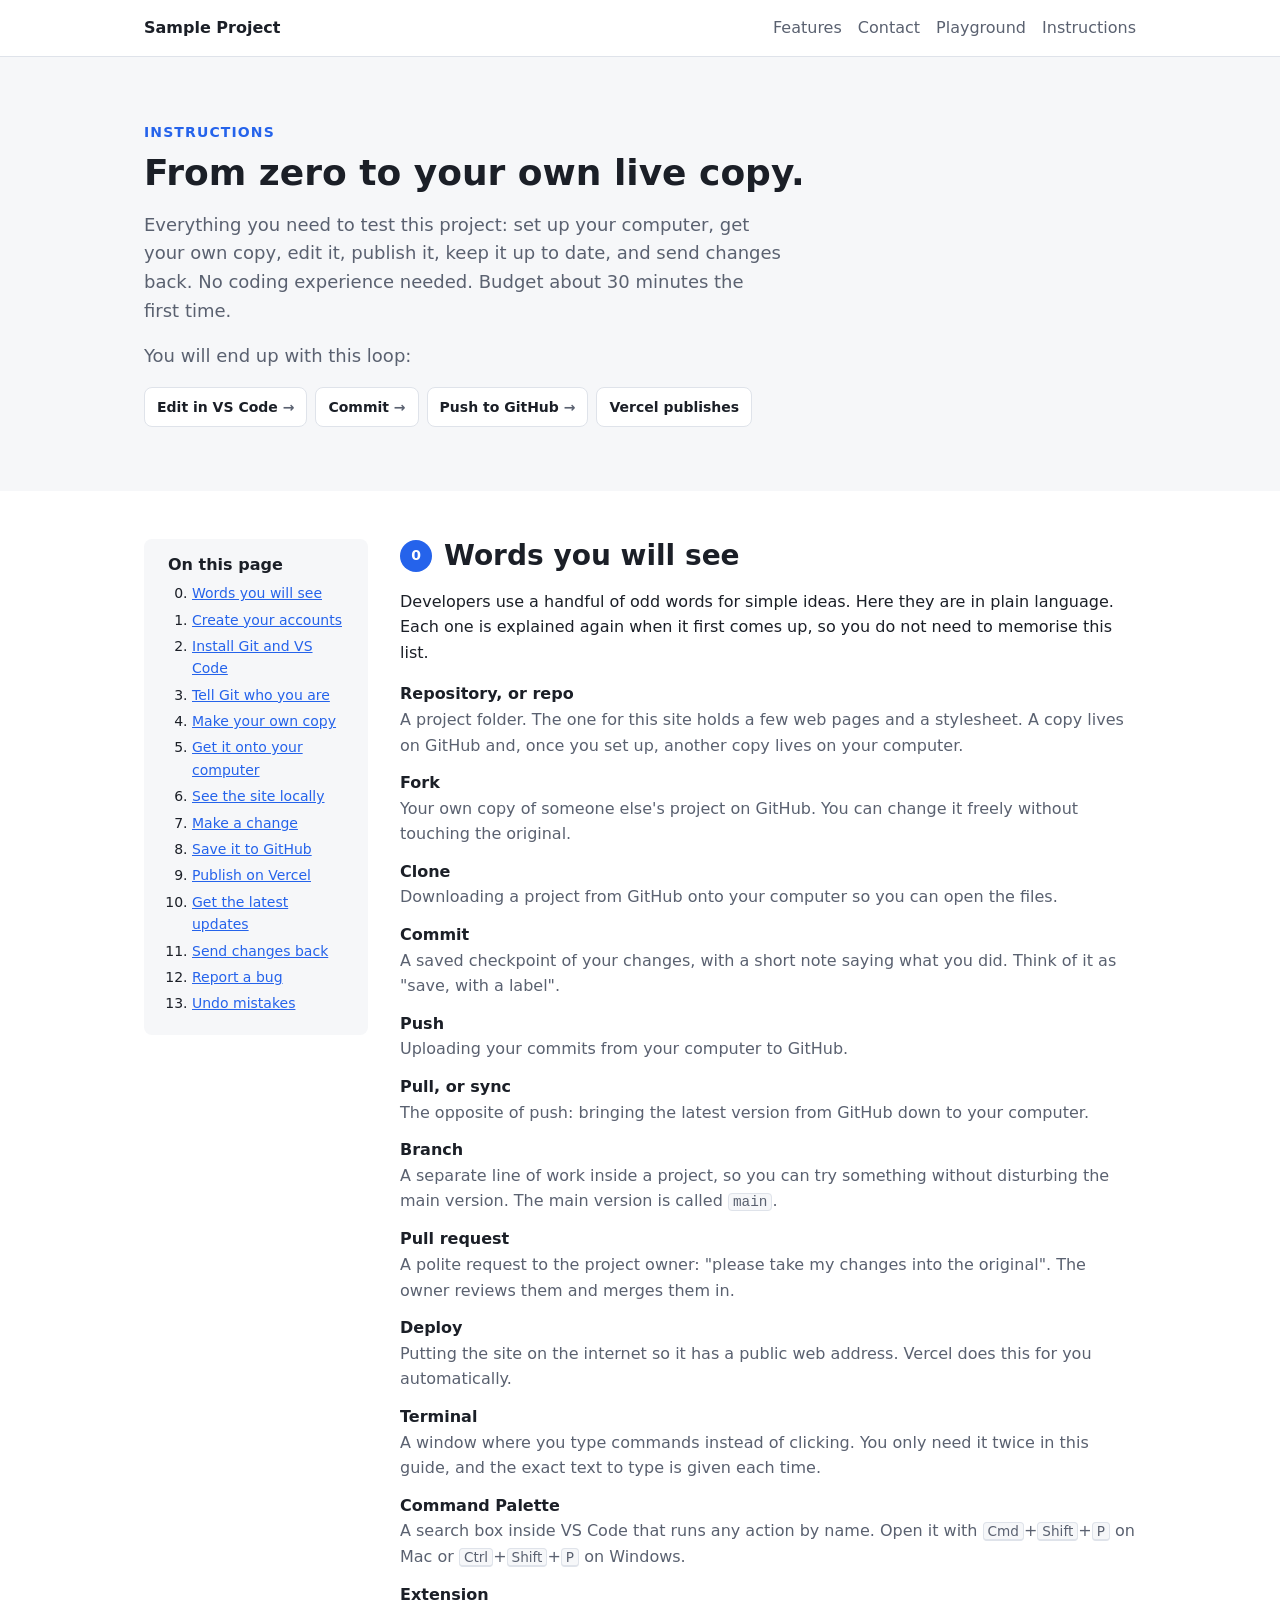
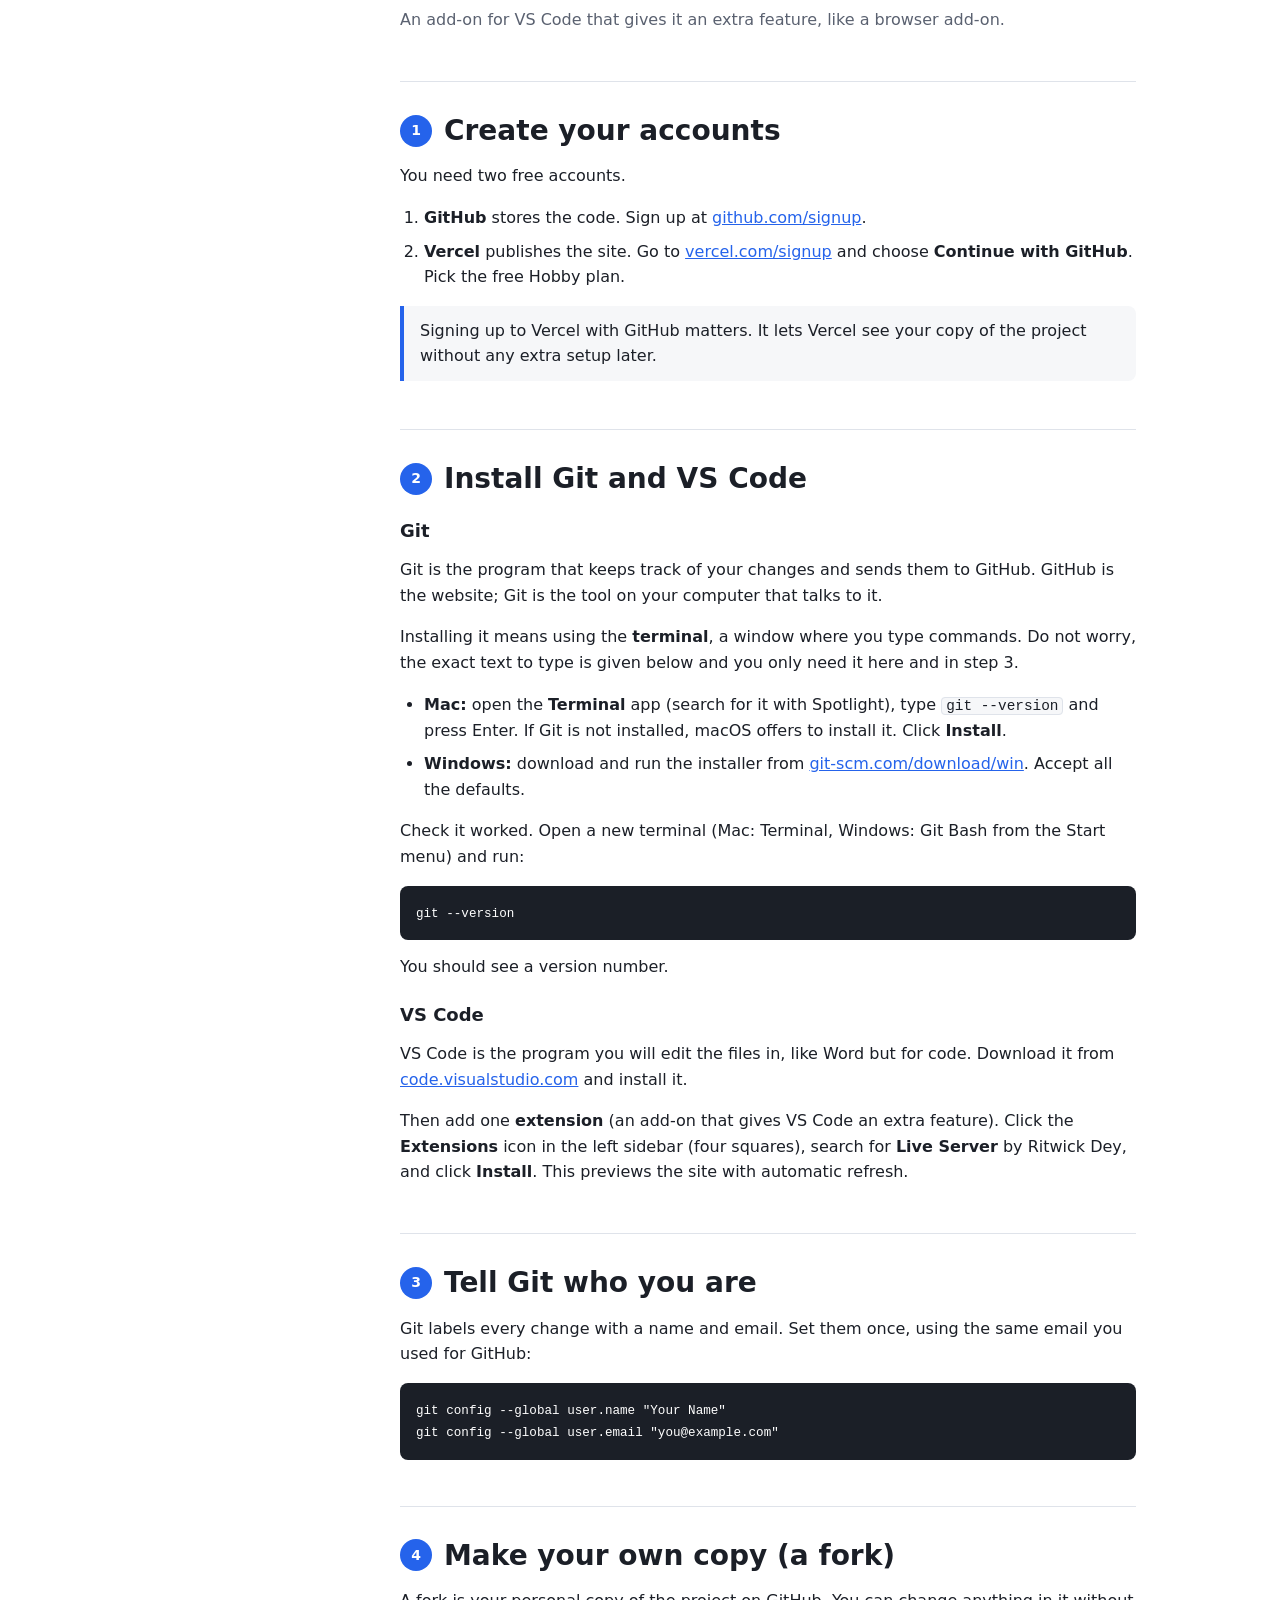
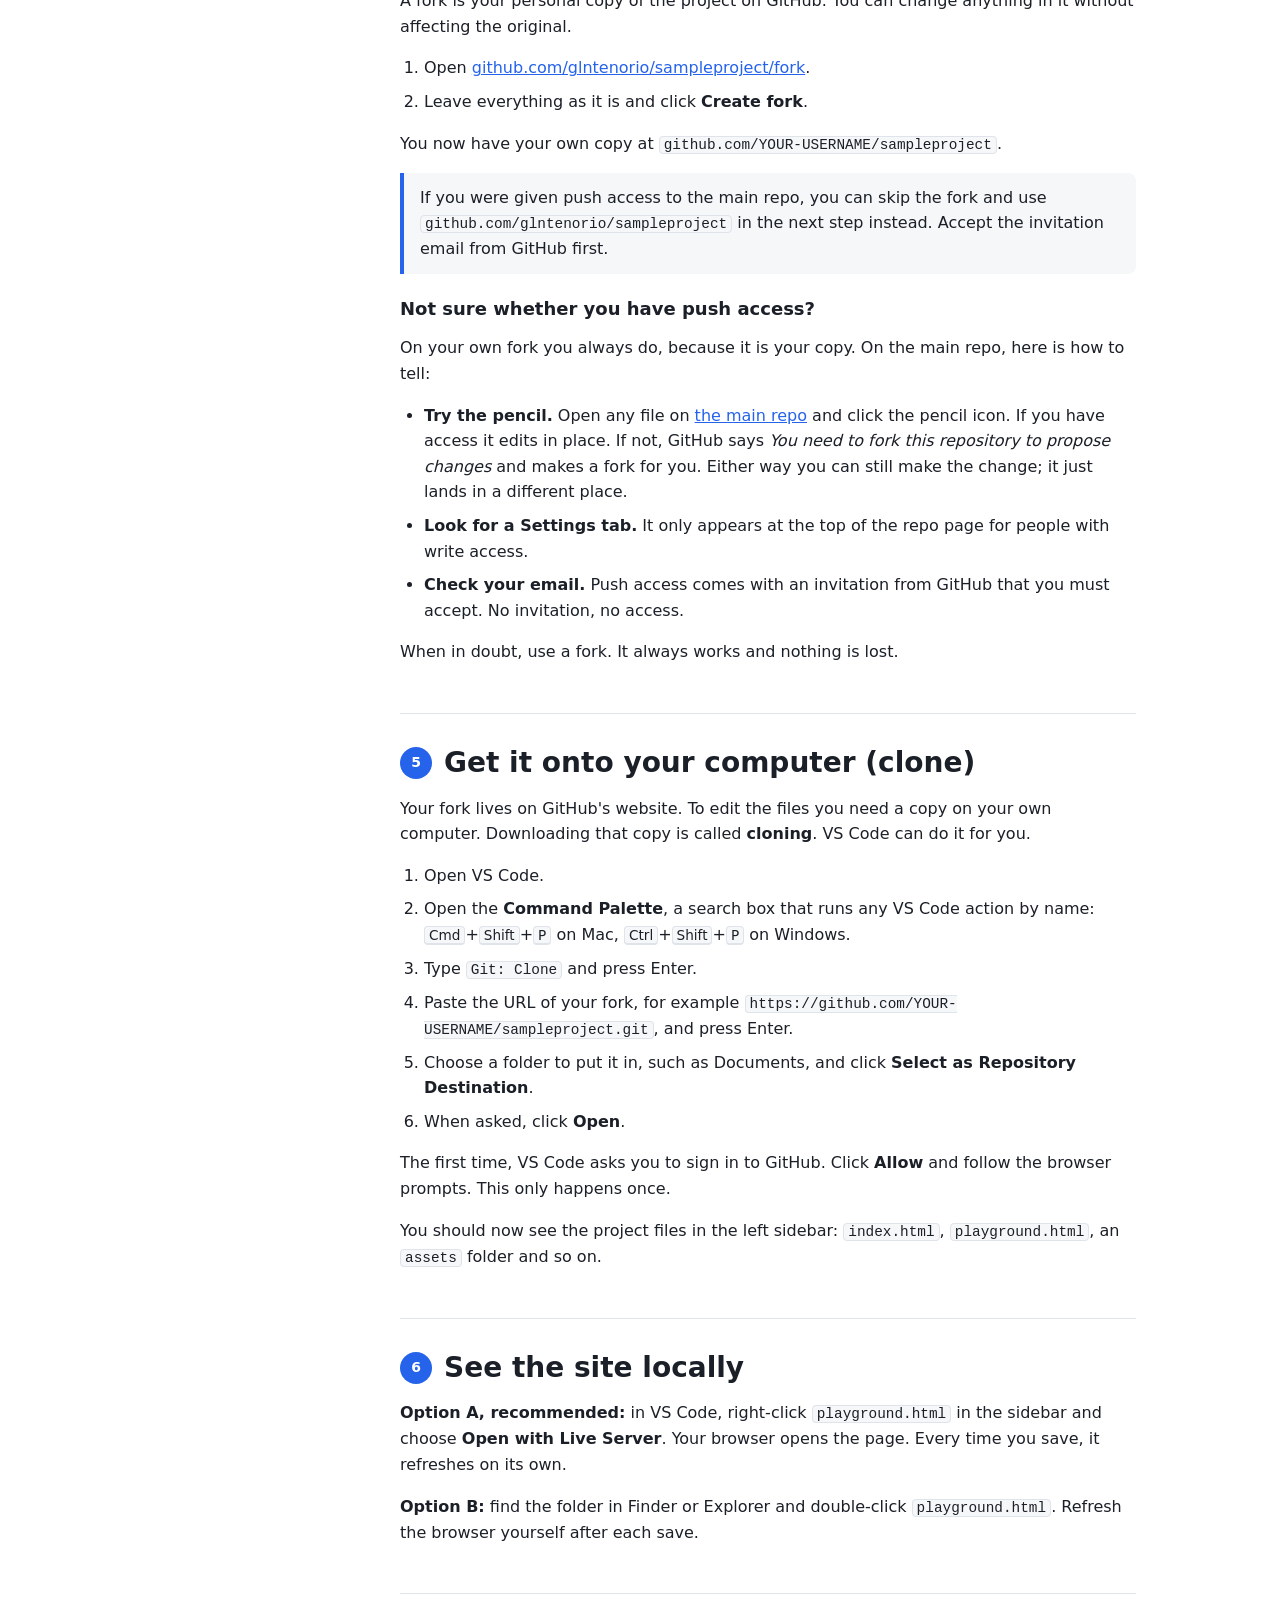
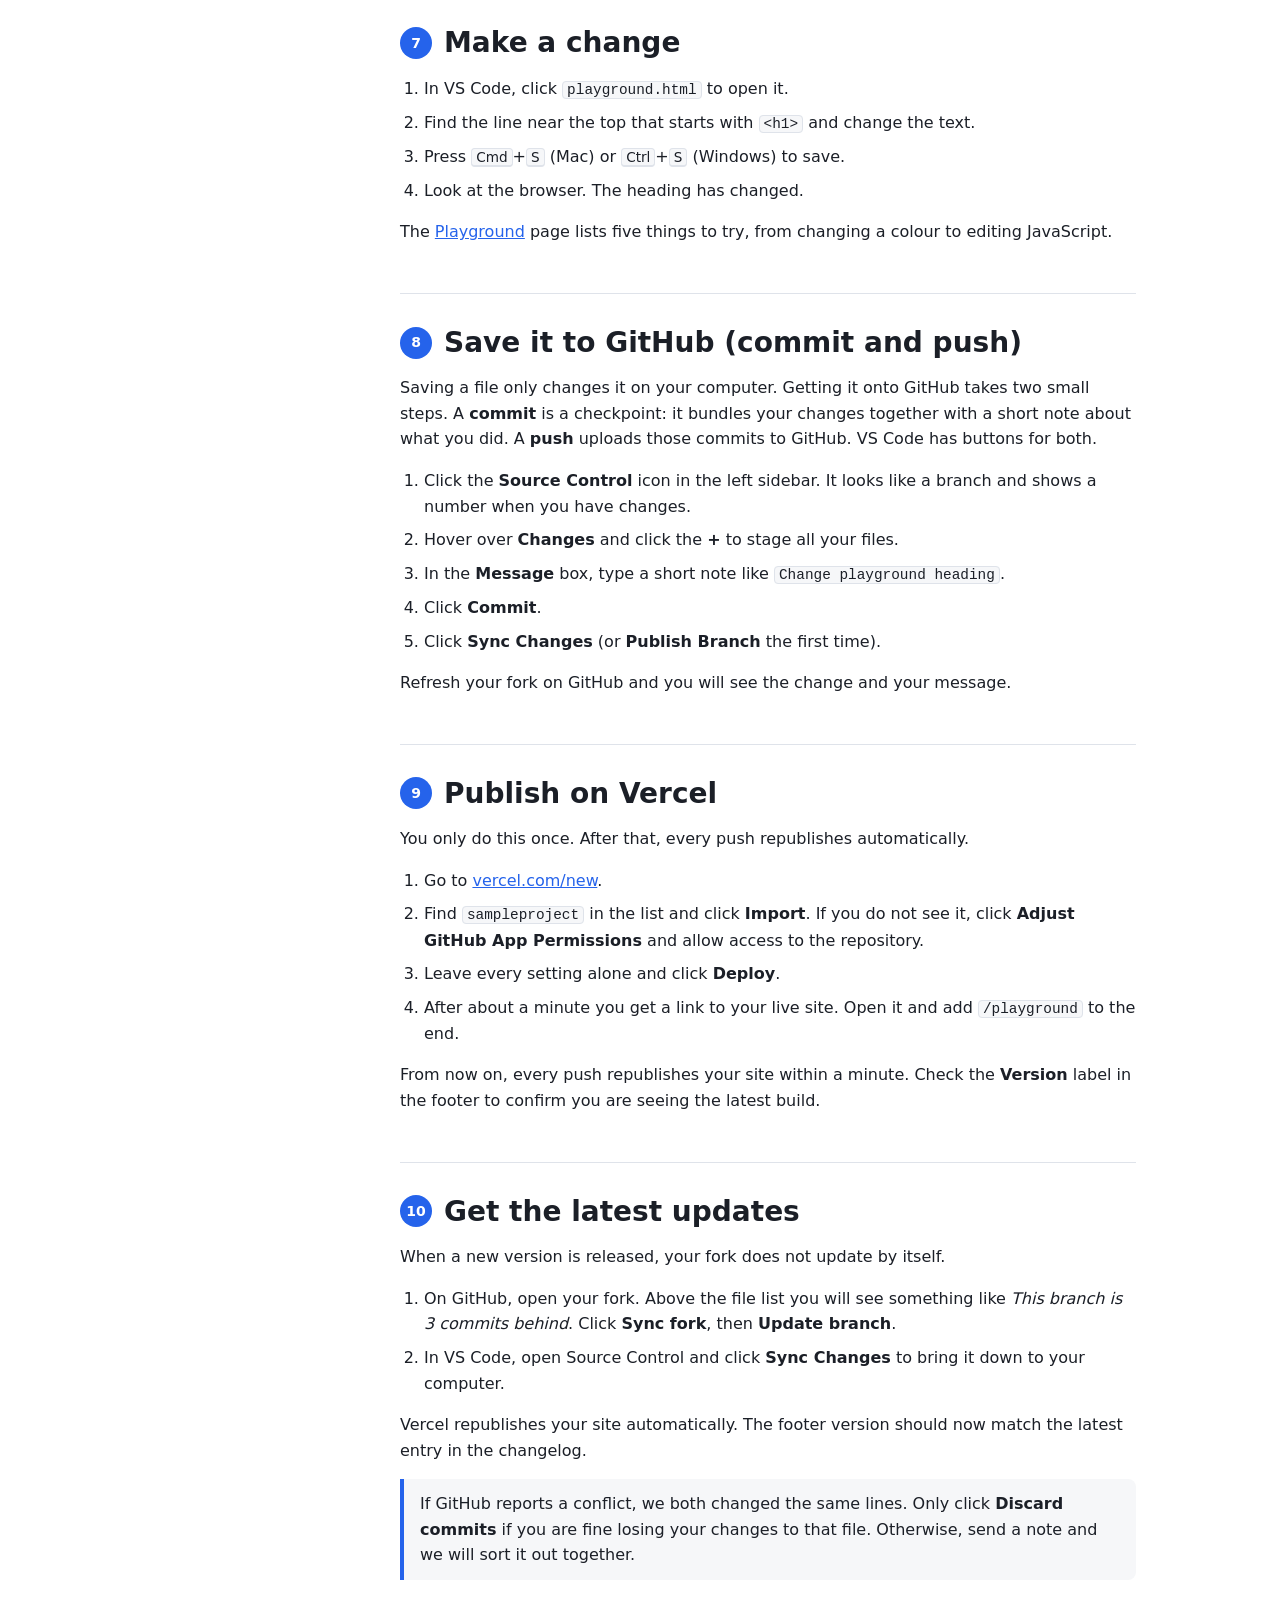
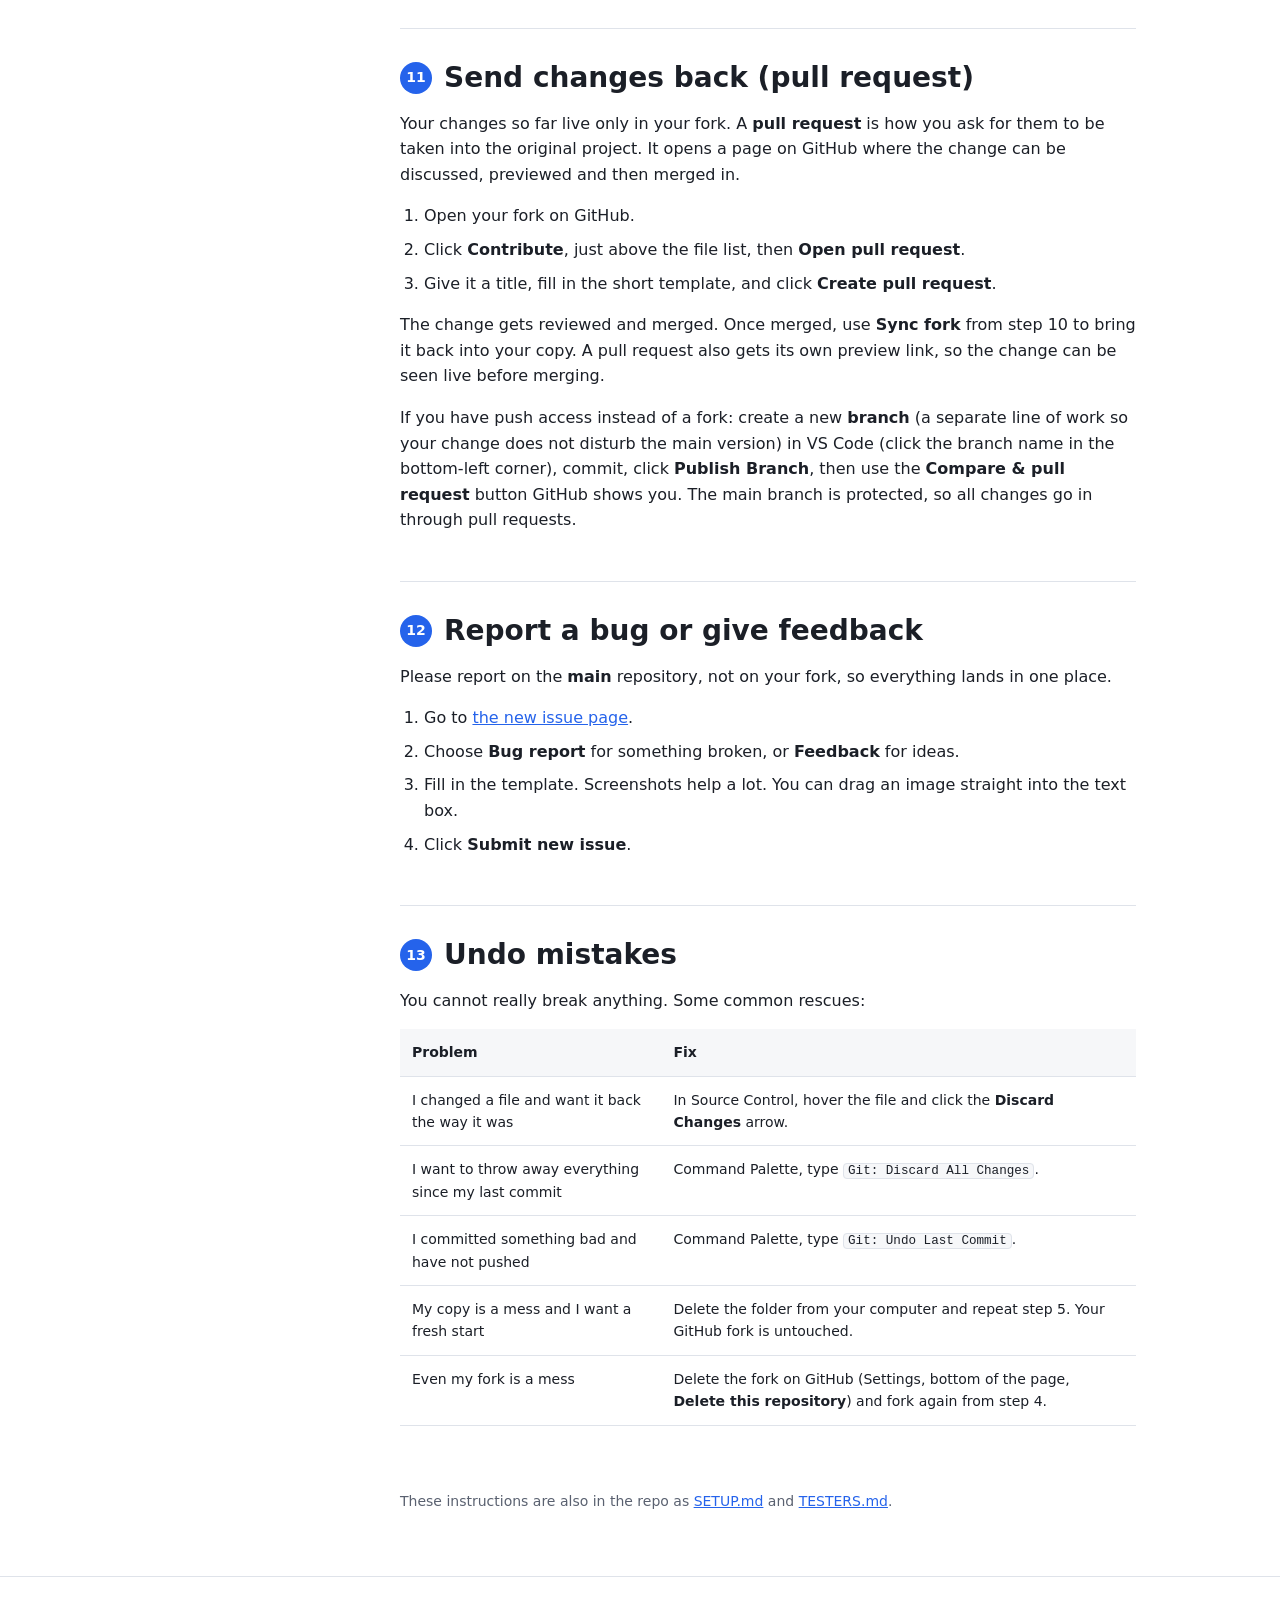
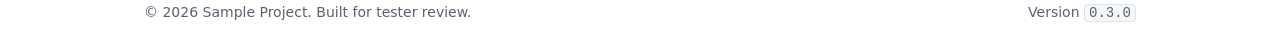
==== commit 0dce1249: "docs: explain how a tester can tell whether they have push access Co-Authored-By: Claude Fable 5.1 <" ====
--- a/instructions.html
+++ b/instructions.html
@@ -124,6 +124,14 @@
           </ol>
           <p>You now have your own copy at <code>github.com/YOUR-USERNAME/sampleproject</code>.</p>
           <p class="callout">If you were given push access to the main repo, you can skip the fork and use <code>github.com/glntenorio/sampleproject</code> in the next step instead. Accept the invitation email from GitHub first.</p>
+          <h3>Not sure whether you have push access?</h3>
+          <p>On your own fork you always do, because it is your copy. On the main repo, here is how to tell:</p>
+          <ul>
+            <li><strong>Try the pencil.</strong> Open any file on <a href="https://github.com/glntenorio/sampleproject">the main repo</a> and click the pencil icon. If you have access it edits in place. If not, GitHub says <em>You need to fork this repository to propose changes</em> and makes a fork for you. Either way you can still make the change; it just lands in a different place.</li>
+            <li><strong>Look for a Settings tab.</strong> It only appears at the top of the repo page for people with write access.</li>
+            <li><strong>Check your email.</strong> Push access comes with an invitation from GitHub that you must accept. No invitation, no access.</li>
+          </ul>
+          <p>When in doubt, use a fork. It always works and nothing is lost.</p>
         </section>
 
         <section id="clone" class="docs__section">
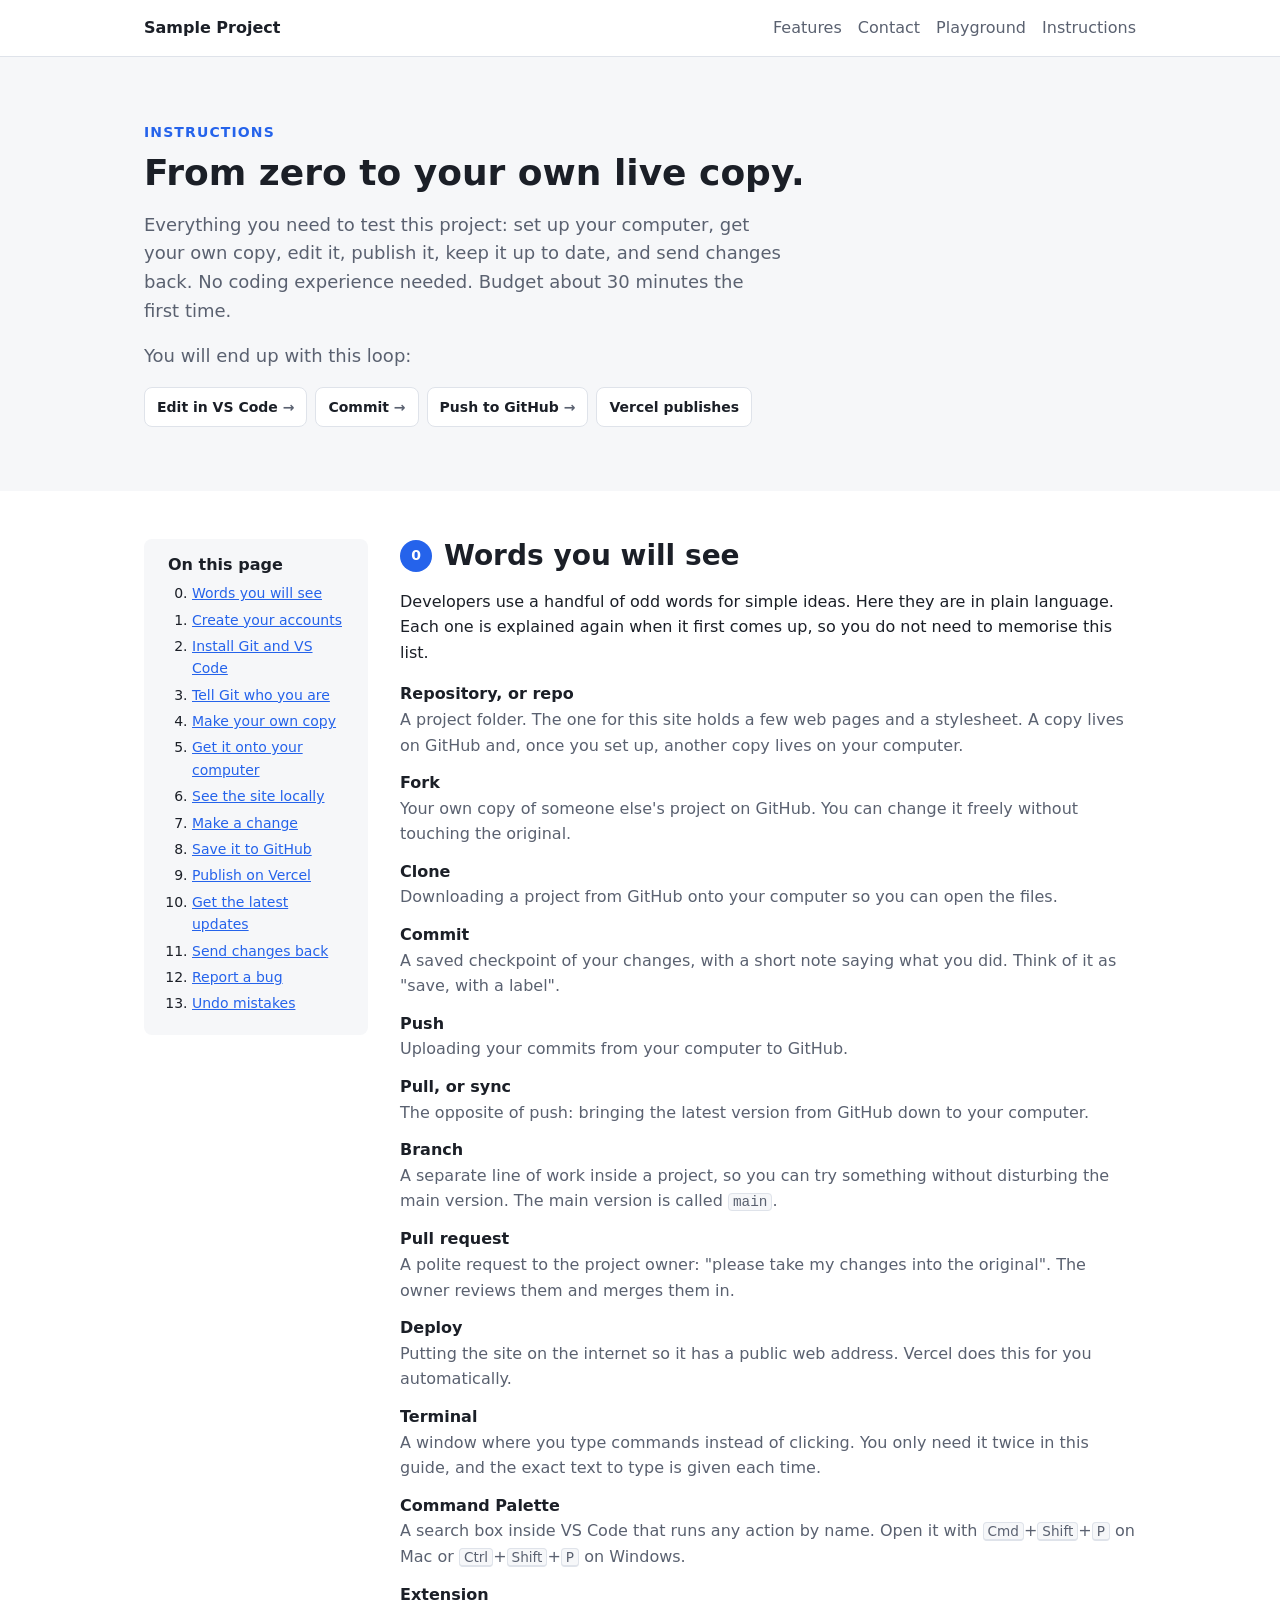
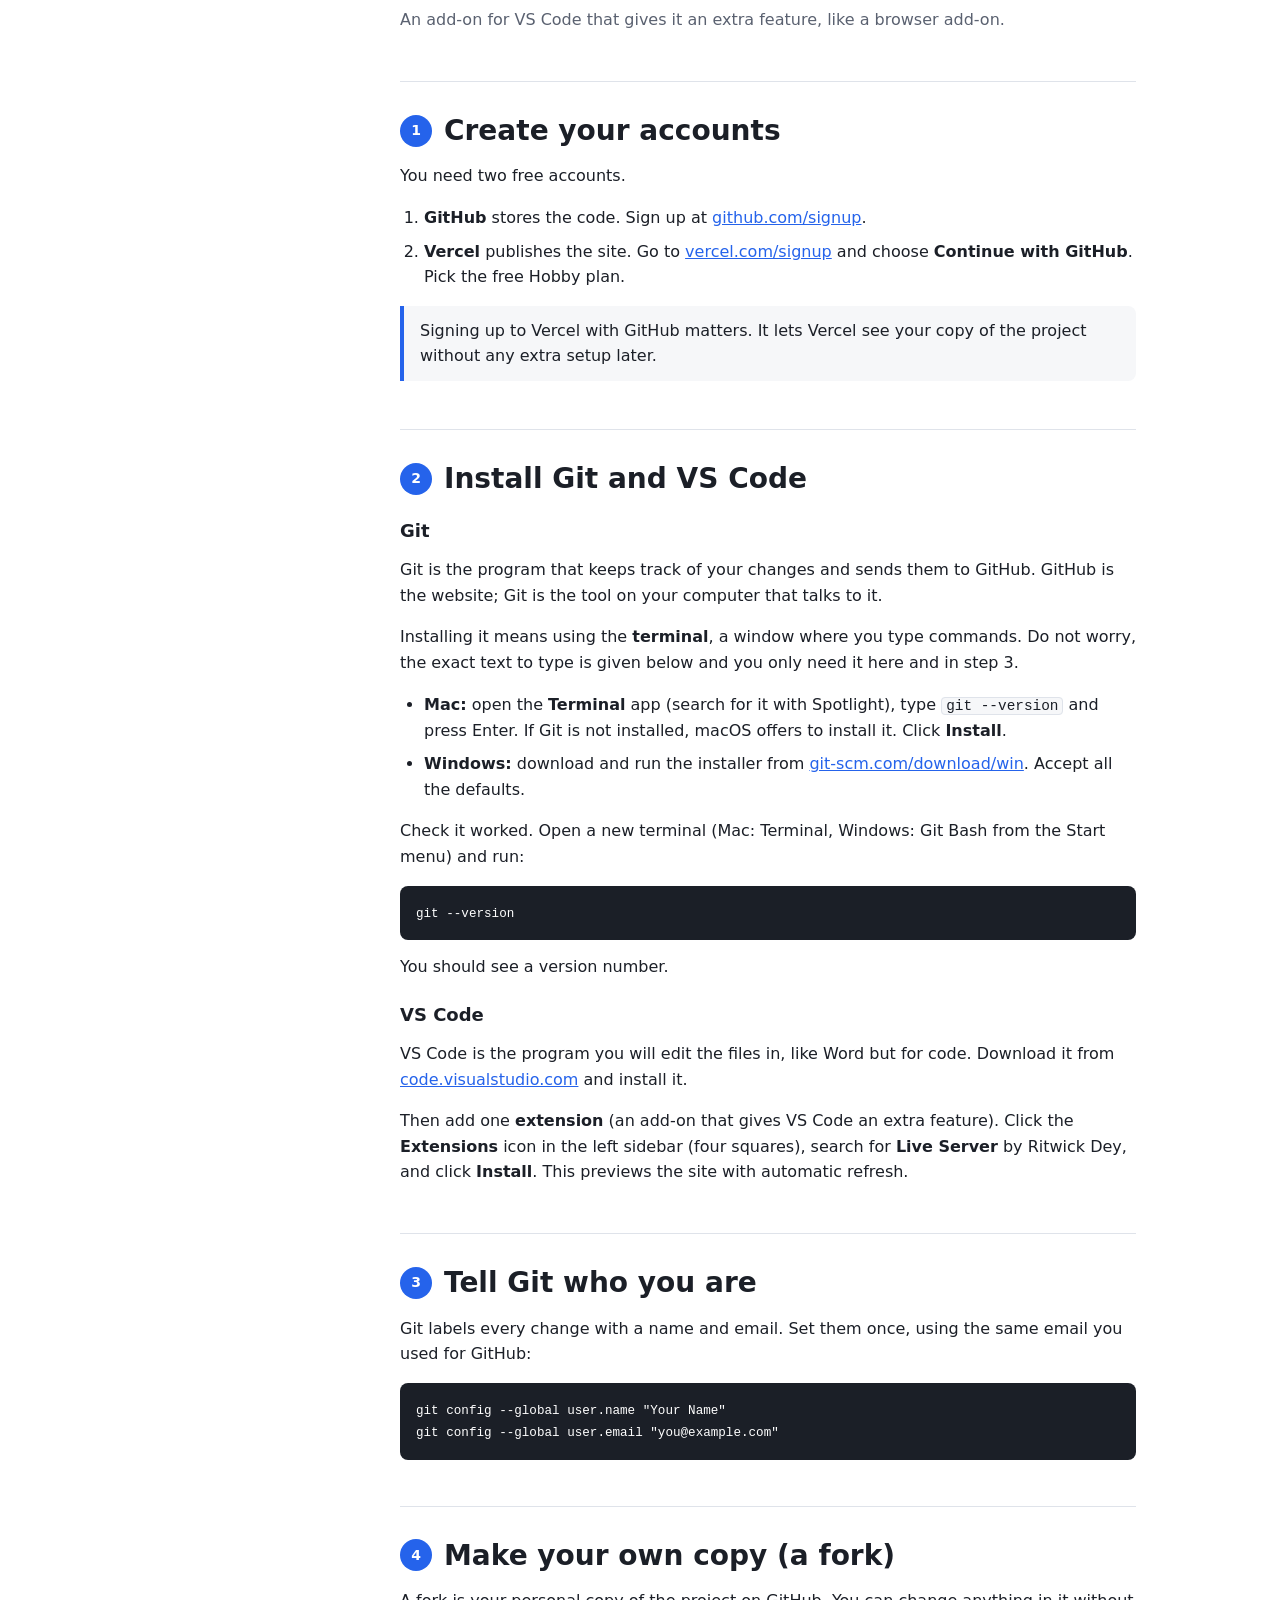
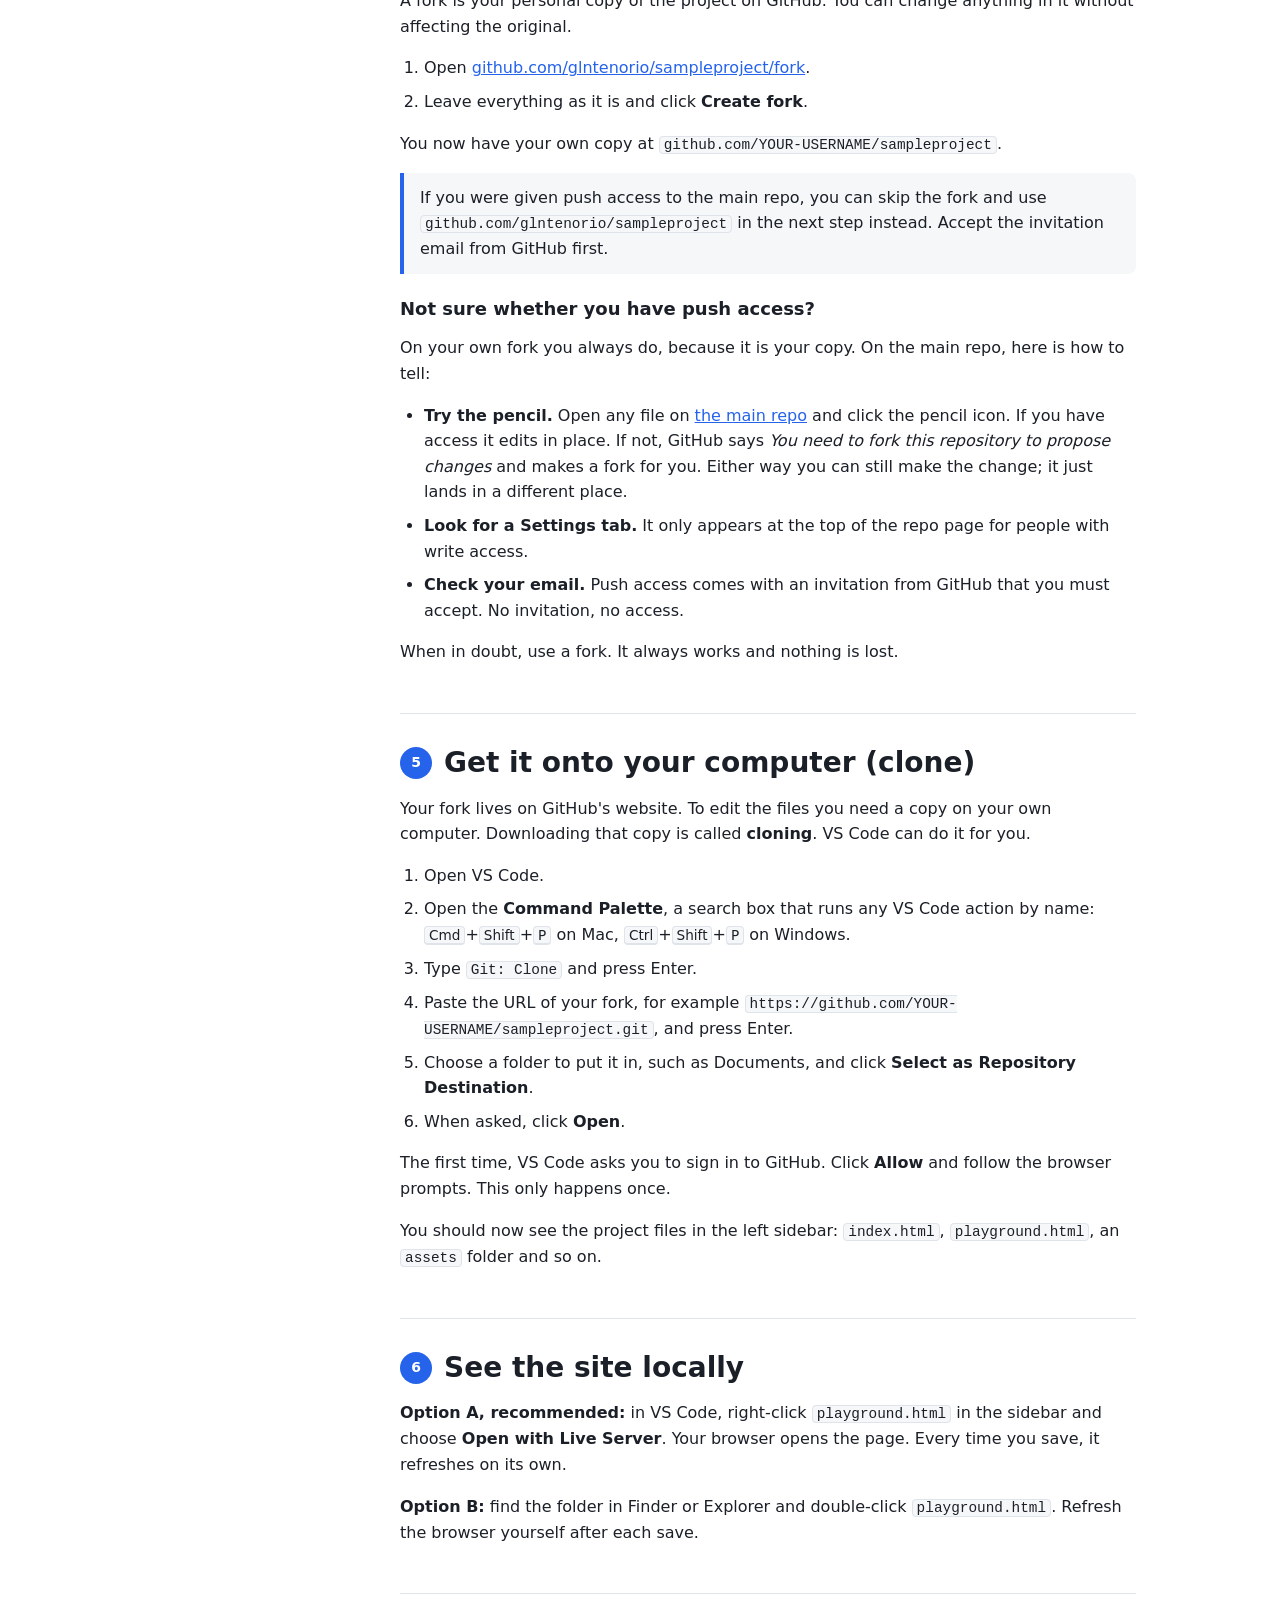
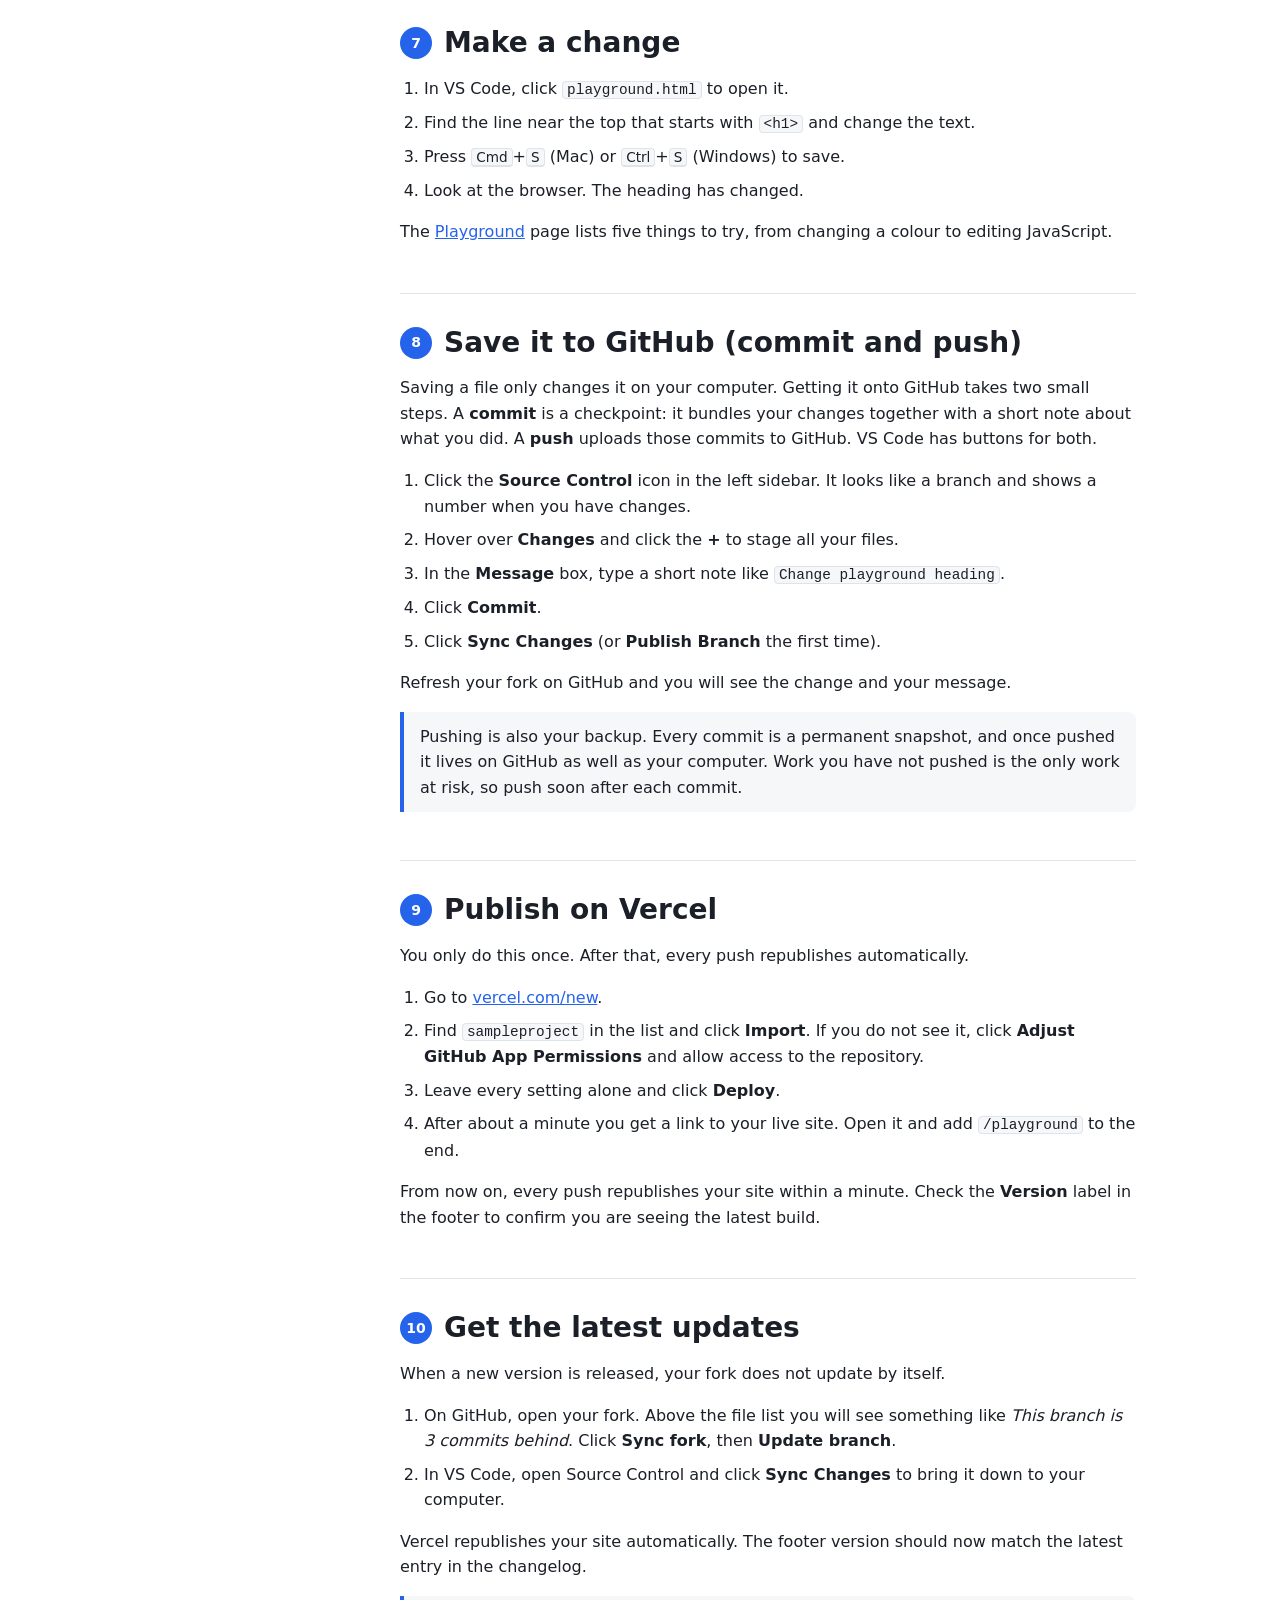
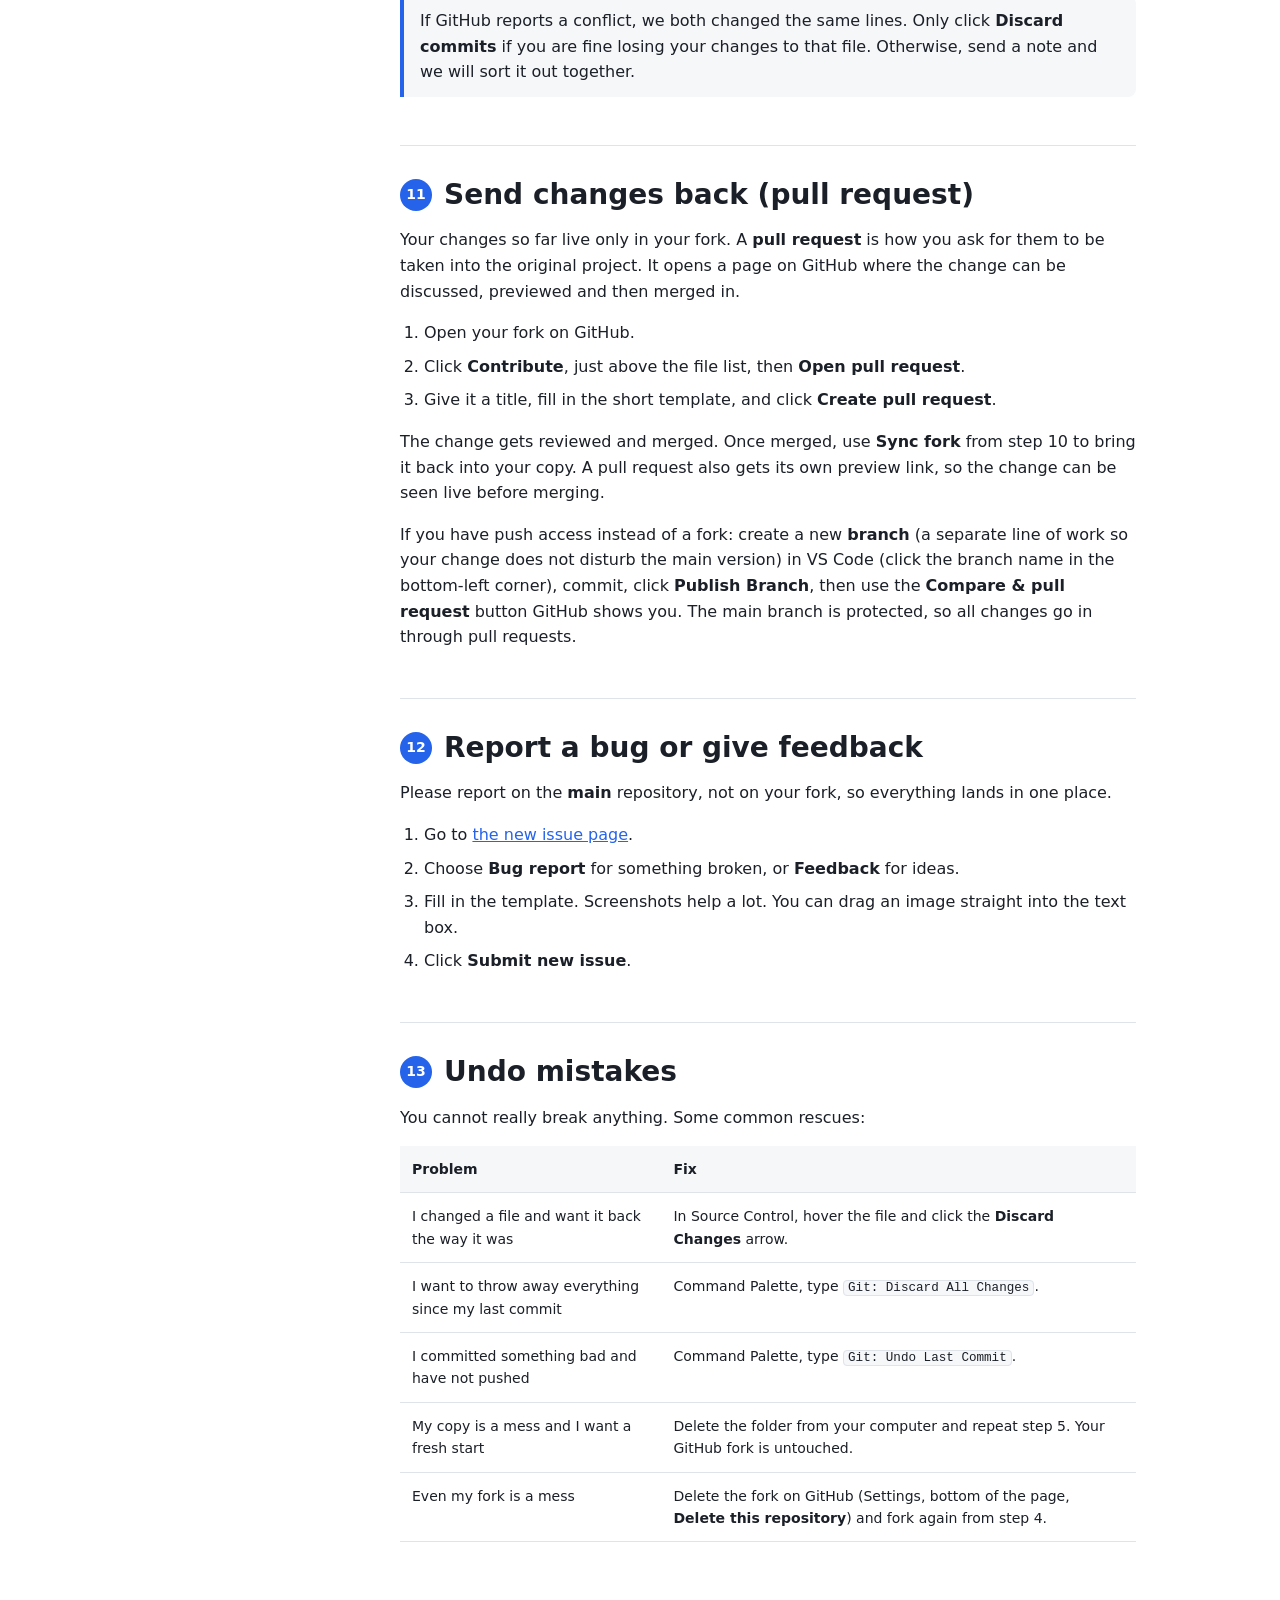
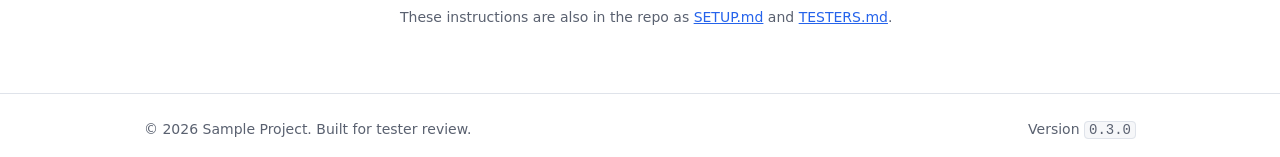
==== commit 6d64502b: "docs: backups and rollback section in README; pushing-is-backup note for testers Co-Authored-By: Cla" ====
--- a/instructions.html
+++ b/instructions.html
@@ -177,6 +177,7 @@
             <li>Click <strong>Sync Changes</strong> (or <strong>Publish Branch</strong> the first time).</li>
           </ol>
           <p>Refresh your fork on GitHub and you will see the change and your message.</p>
+          <p class="callout">Pushing is also your backup. Every commit is a permanent snapshot, and once pushed it lives on GitHub as well as your computer. Work you have not pushed is the only work at risk, so push soon after each commit.</p>
         </section>
 
         <section id="vercel" class="docs__section">
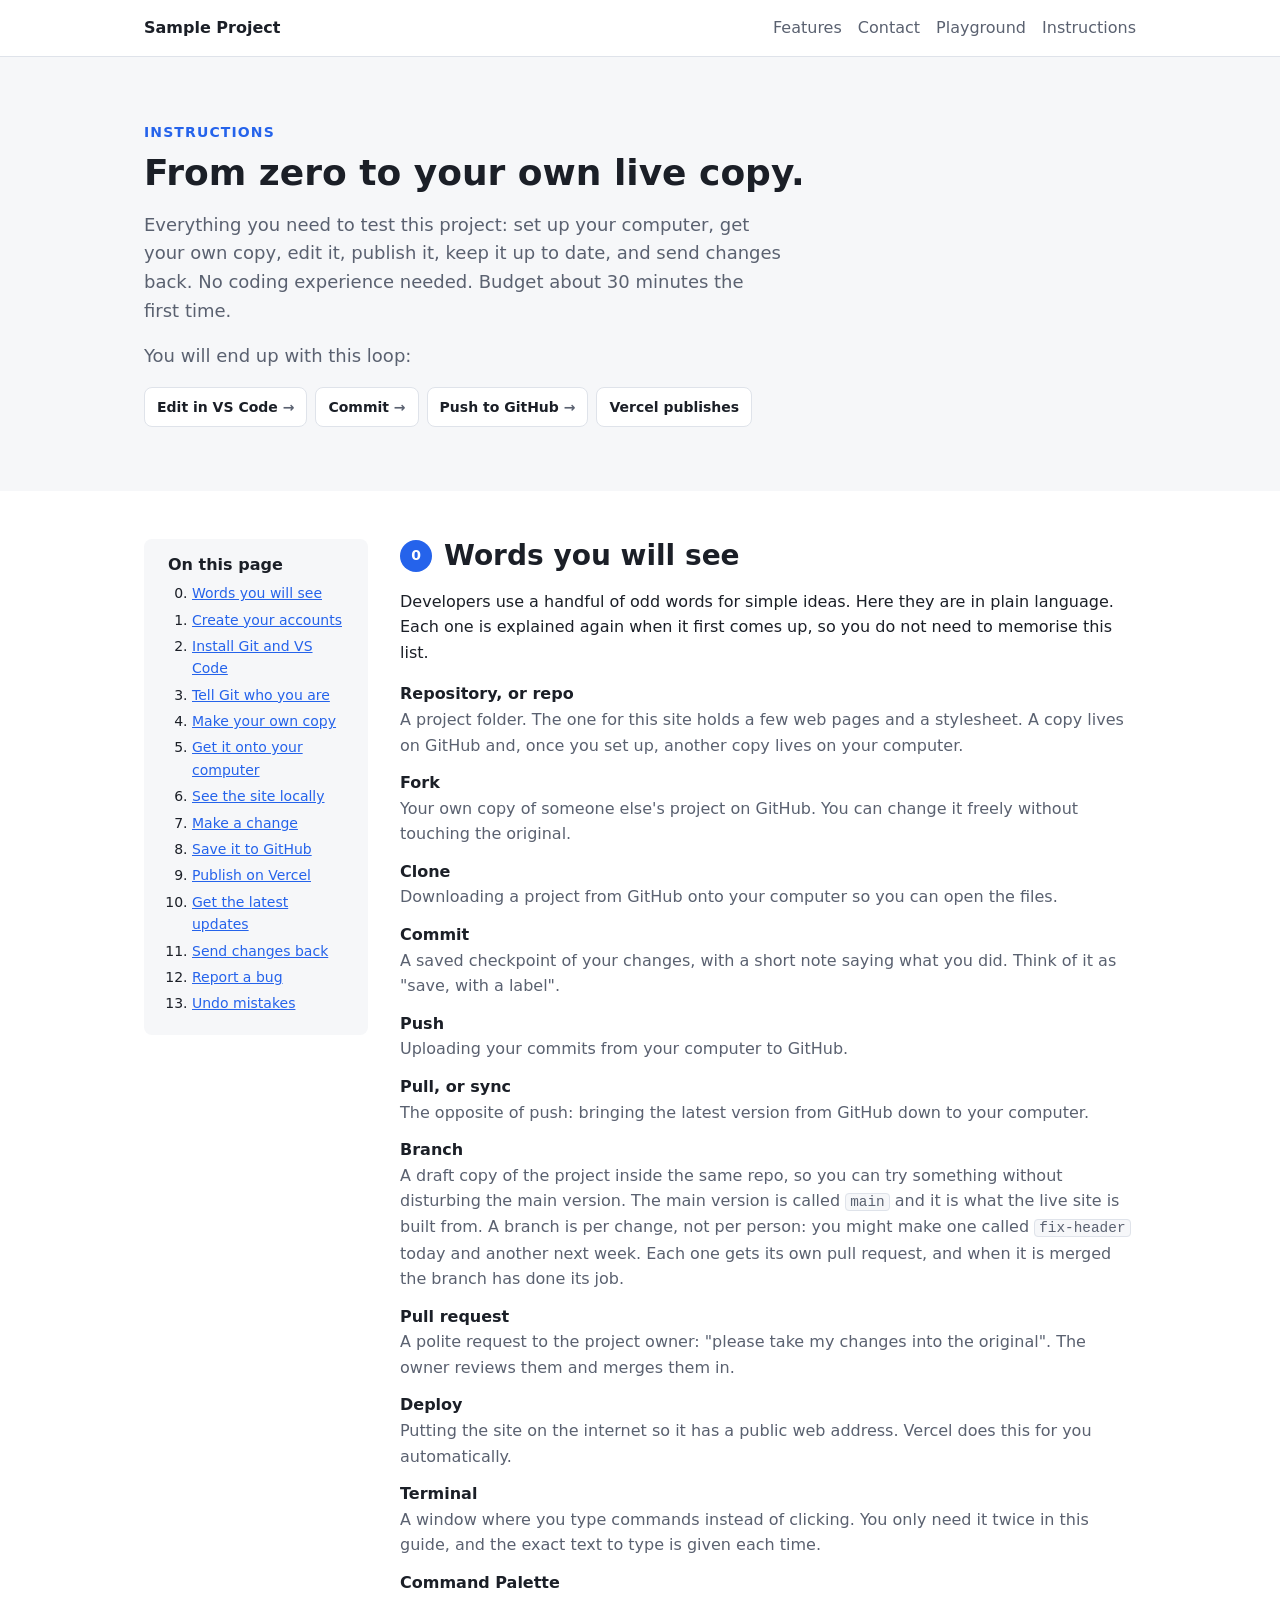
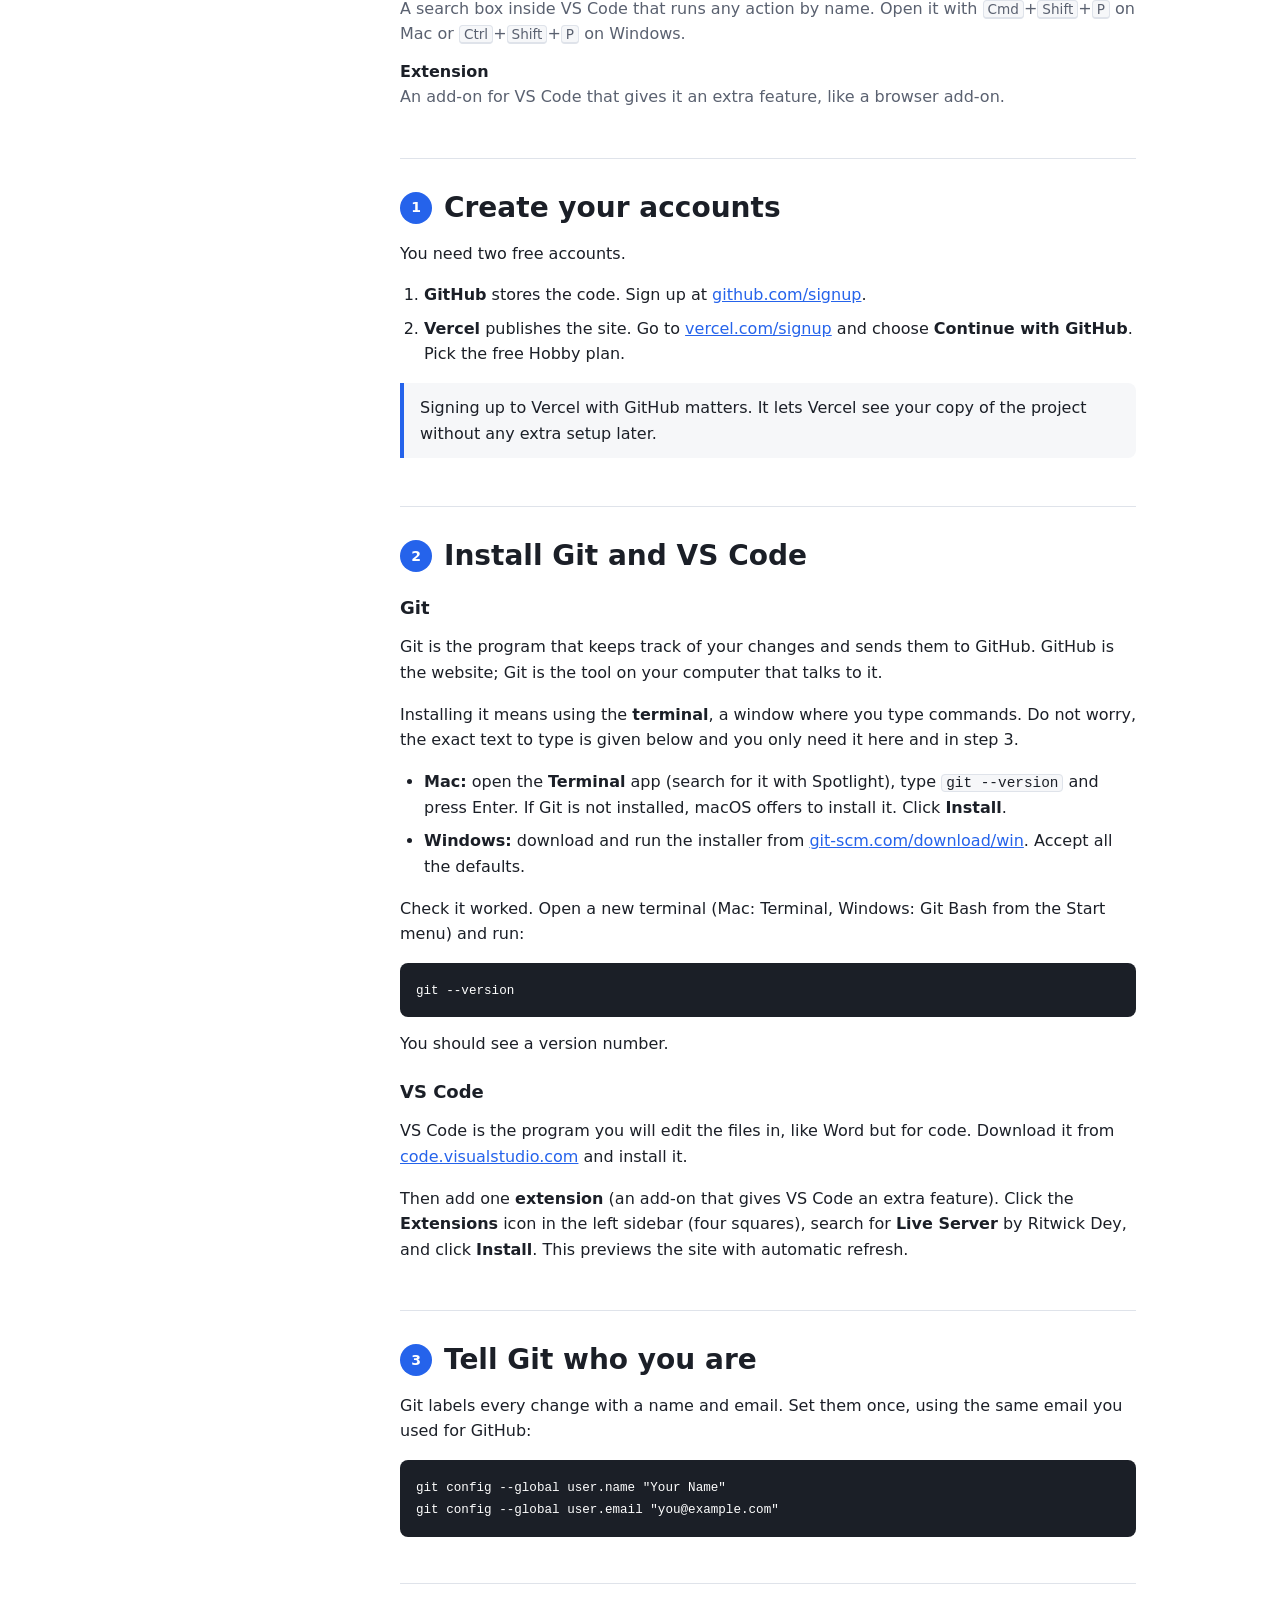
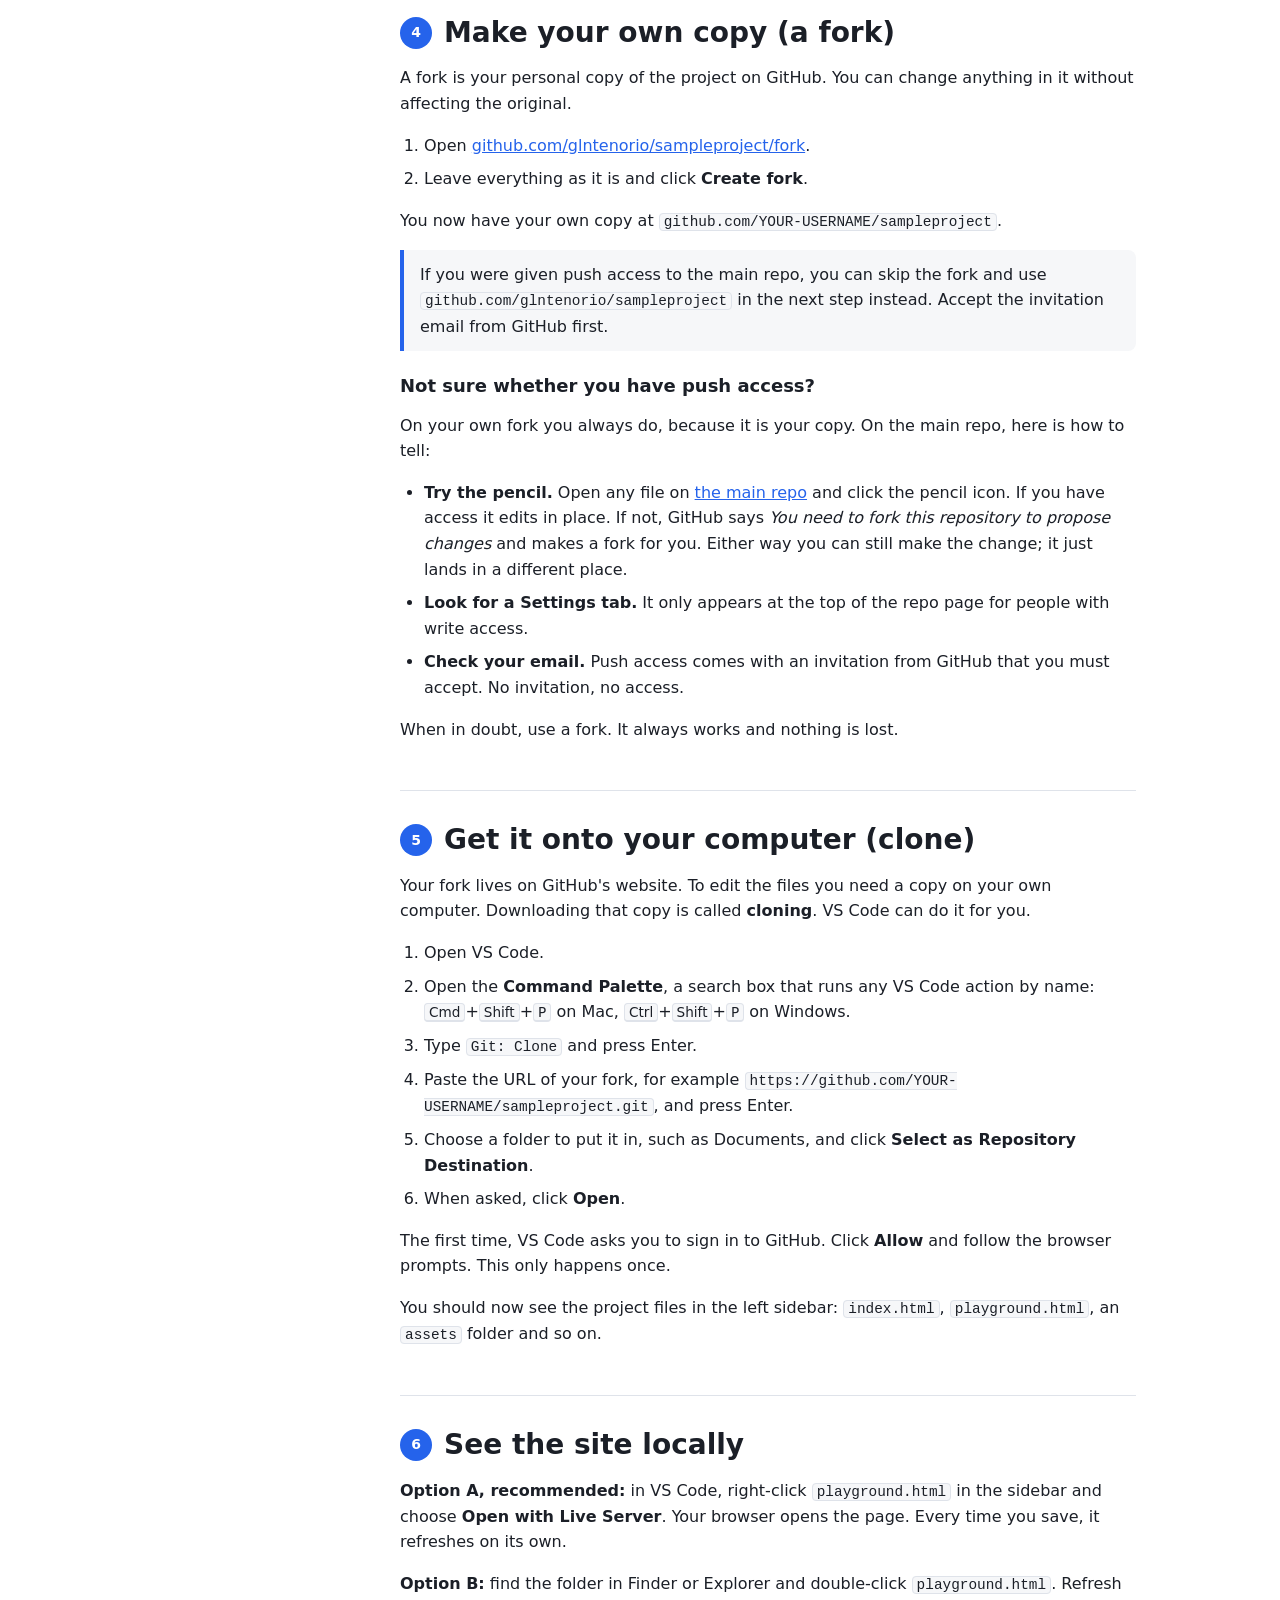
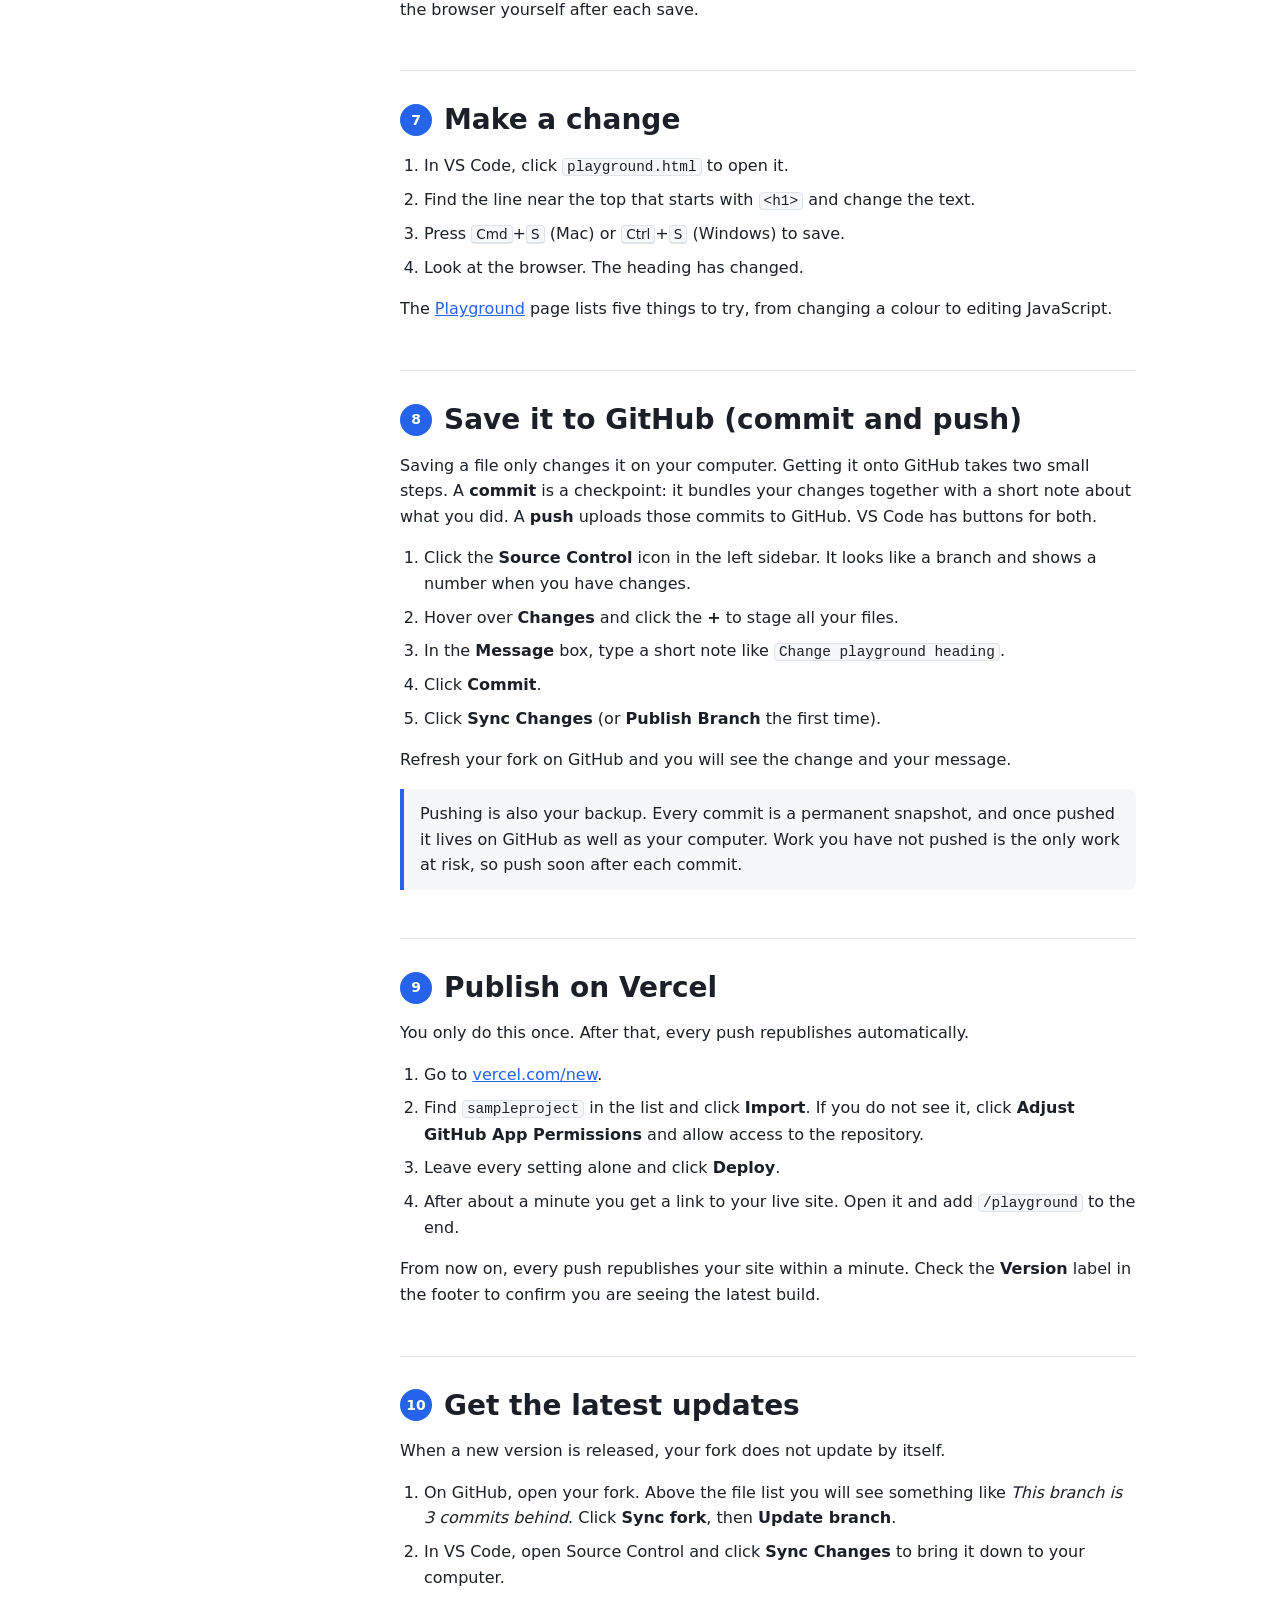
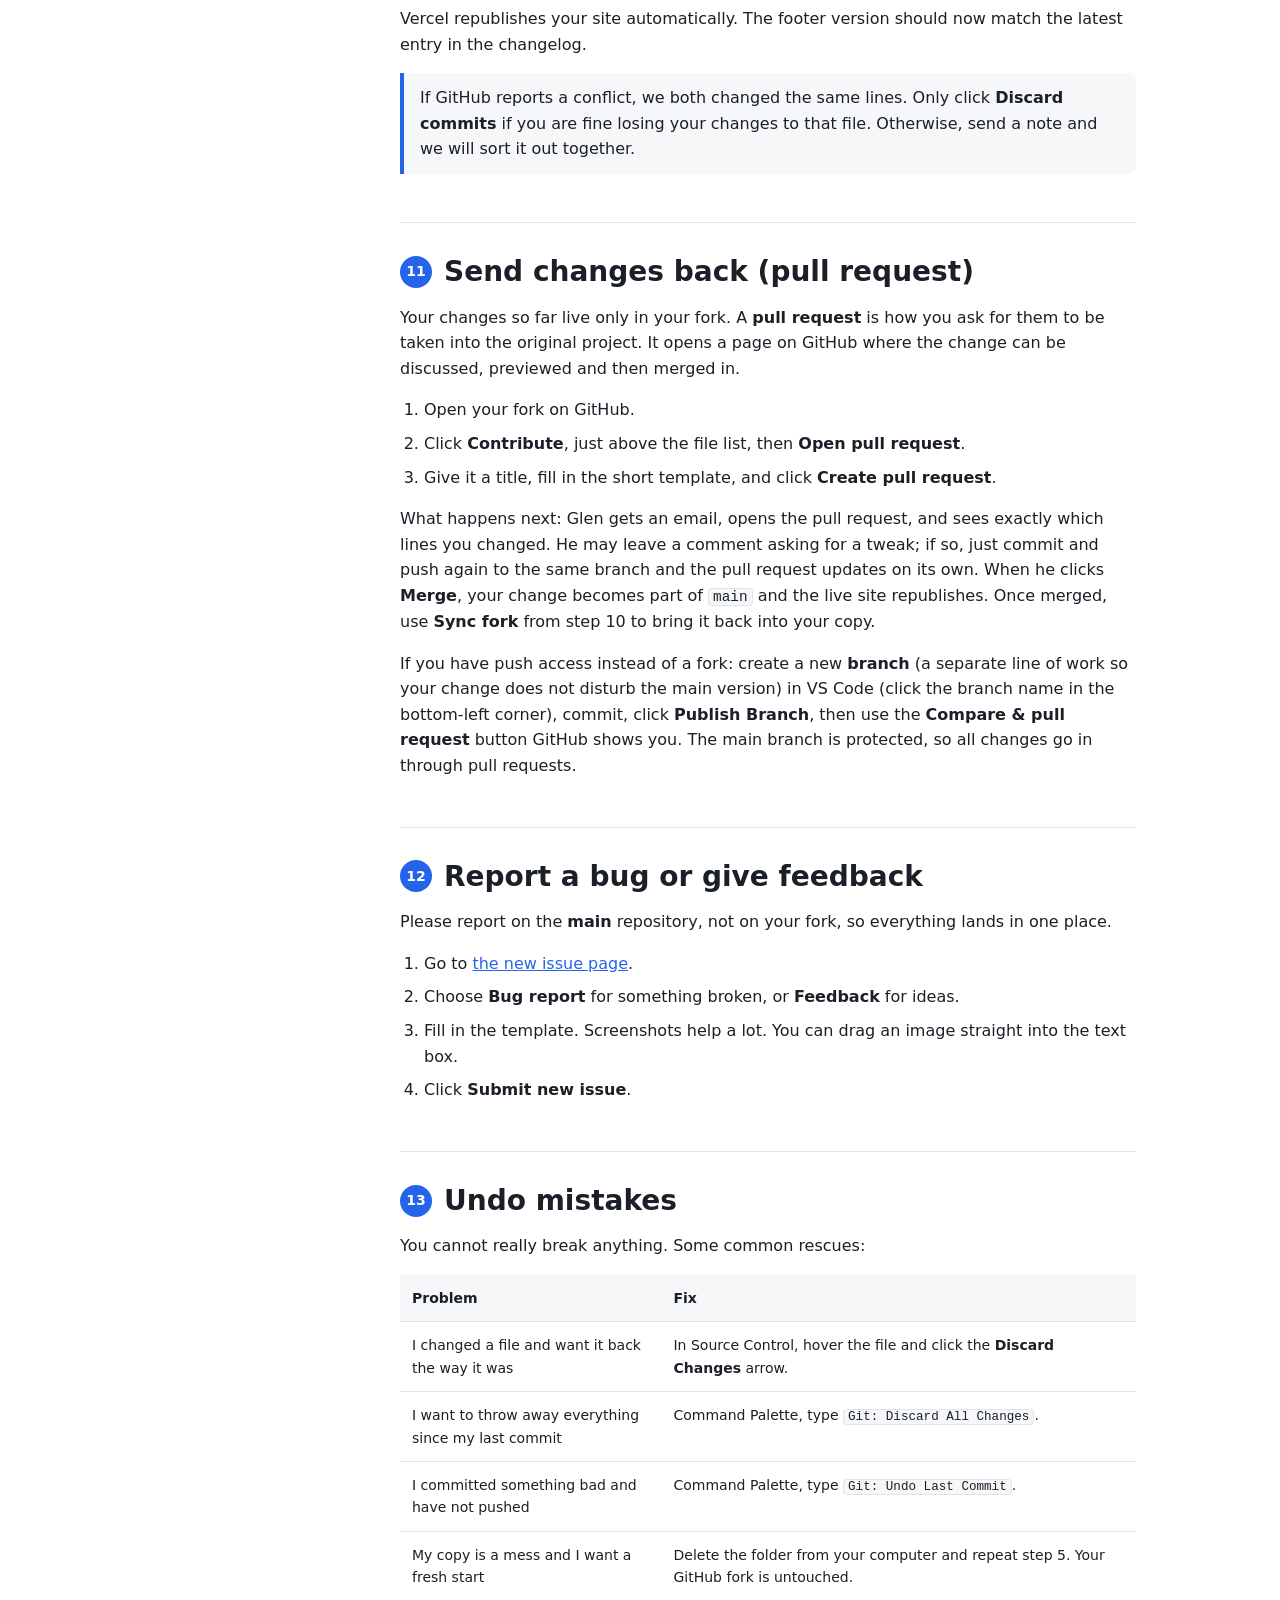
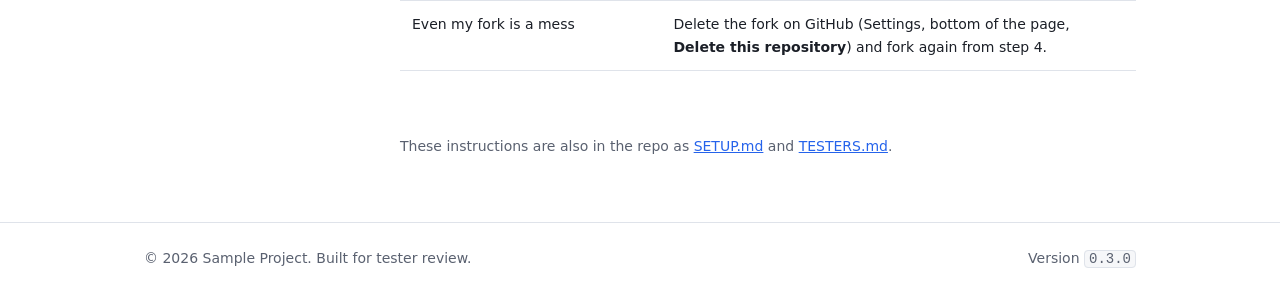
==== commit e7bc563b: "docs: explain branches per change and the maintainer merge flow Co-Authored-By: Claude Fable 5.1 <no" ====
--- a/instructions.html
+++ b/instructions.html
@@ -72,7 +72,7 @@
             <dt>Commit</dt><dd>A saved checkpoint of your changes, with a short note saying what you did. Think of it as "save, with a label".</dd>
             <dt>Push</dt><dd>Uploading your commits from your computer to GitHub.</dd>
             <dt>Pull, or sync</dt><dd>The opposite of push: bringing the latest version from GitHub down to your computer.</dd>
-            <dt>Branch</dt><dd>A separate line of work inside a project, so you can try something without disturbing the main version. The main version is called <code>main</code>.</dd>
+            <dt>Branch</dt><dd>A draft copy of the project inside the same repo, so you can try something without disturbing the main version. The main version is called <code>main</code> and it is what the live site is built from. A branch is per change, not per person: you might make one called <code>fix-header</code> today and another next week. Each one gets its own pull request, and when it is merged the branch has done its job.</dd>
             <dt>Pull request</dt><dd>A polite request to the project owner: "please take my changes into the original". The owner reviews them and merges them in.</dd>
             <dt>Deploy</dt><dd>Putting the site on the internet so it has a public web address. Vercel does this for you automatically.</dd>
             <dt>Terminal</dt><dd>A window where you type commands instead of clicking. You only need it twice in this guide, and the exact text to type is given each time.</dd>
@@ -211,7 +211,7 @@
             <li>Click <strong>Contribute</strong>, just above the file list, then <strong>Open pull request</strong>.</li>
             <li>Give it a title, fill in the short template, and click <strong>Create pull request</strong>.</li>
           </ol>
-          <p>The change gets reviewed and merged. Once merged, use <strong>Sync fork</strong> from step 10 to bring it back into your copy. A pull request also gets its own preview link, so the change can be seen live before merging.</p>
+          <p>What happens next: Glen gets an email, opens the pull request, and sees exactly which lines you changed. He may leave a comment asking for a tweak; if so, just commit and push again to the same branch and the pull request updates on its own. When he clicks <strong>Merge</strong>, your change becomes part of <code>main</code> and the live site republishes. Once merged, use <strong>Sync fork</strong> from step 10 to bring it back into your copy.</p>
           <p>If you have push access instead of a fork: create a new <strong>branch</strong> (a separate line of work so your change does not disturb the main version) in VS Code (click the branch name in the bottom-left corner), commit, click <strong>Publish Branch</strong>, then use the <strong>Compare &amp; pull request</strong> button GitHub shows you. The main branch is protected, so all changes go in through pull requests.</p>
         </section>
 
